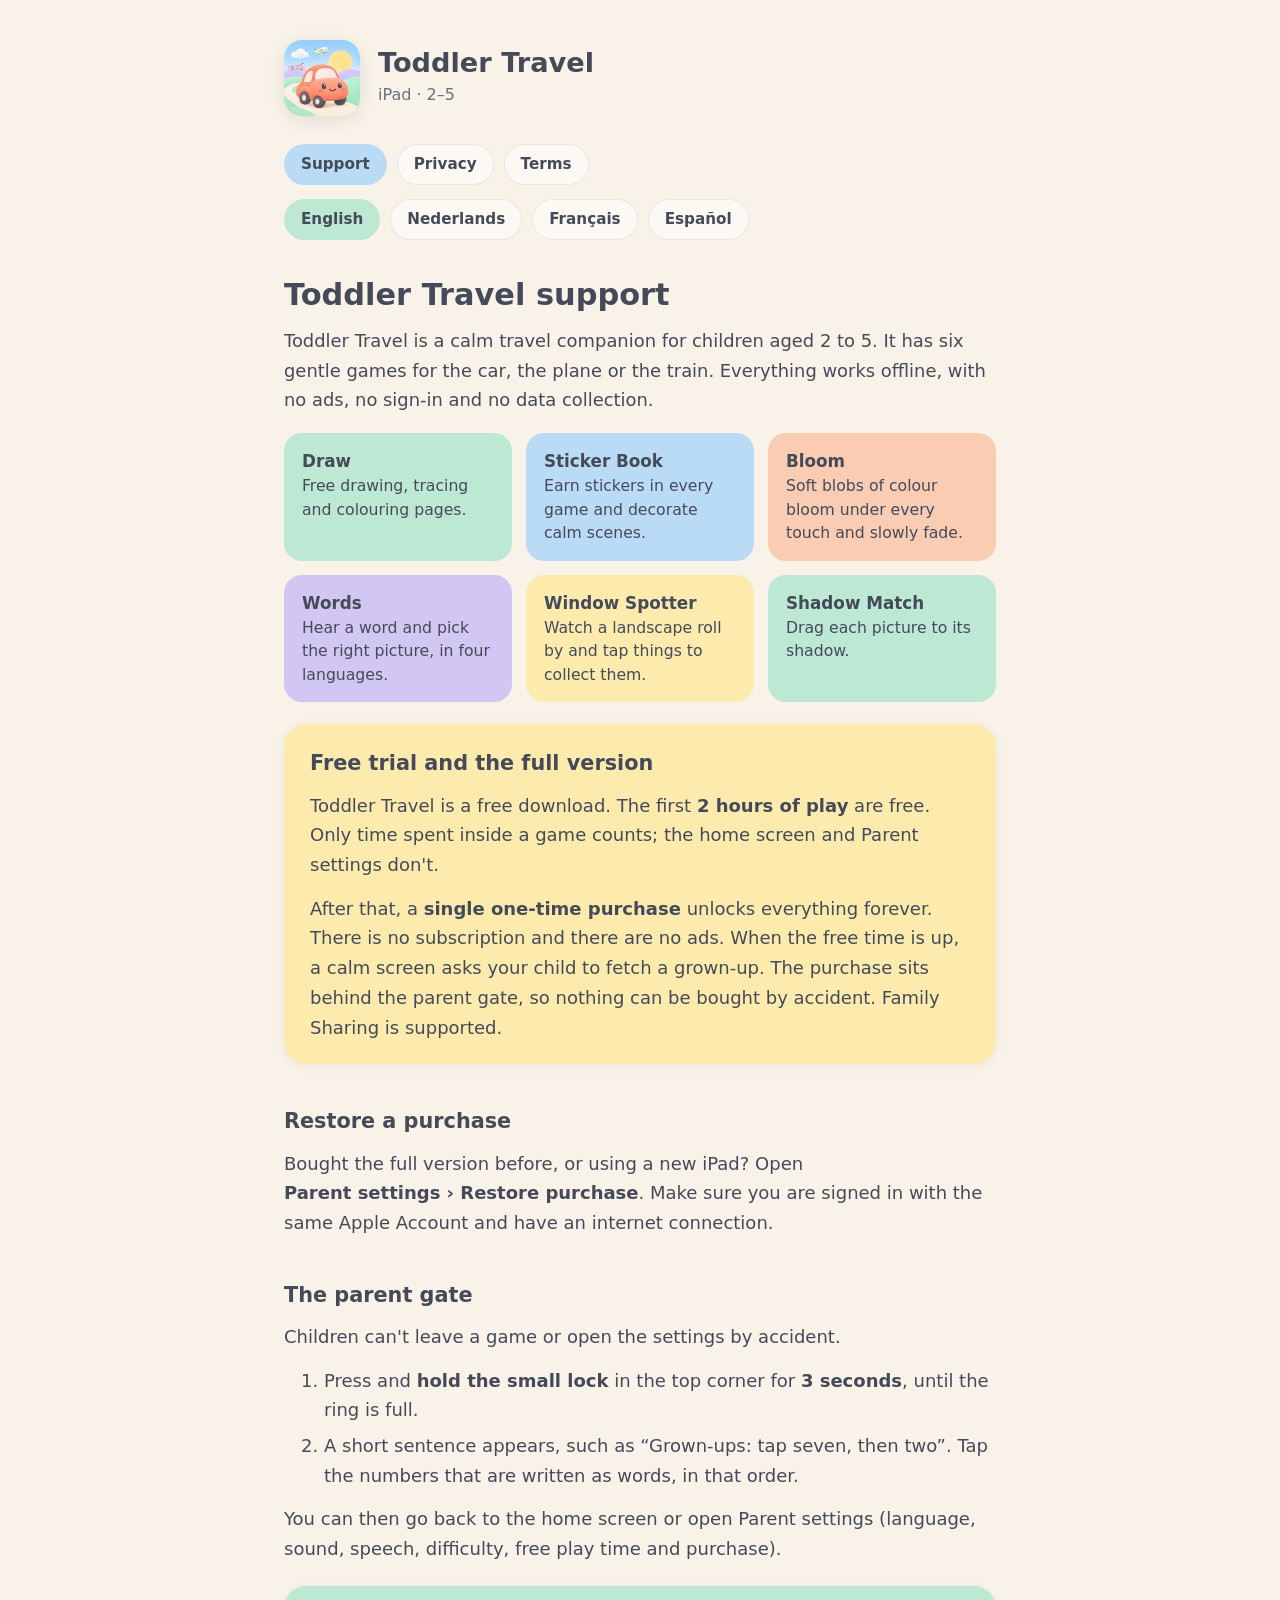
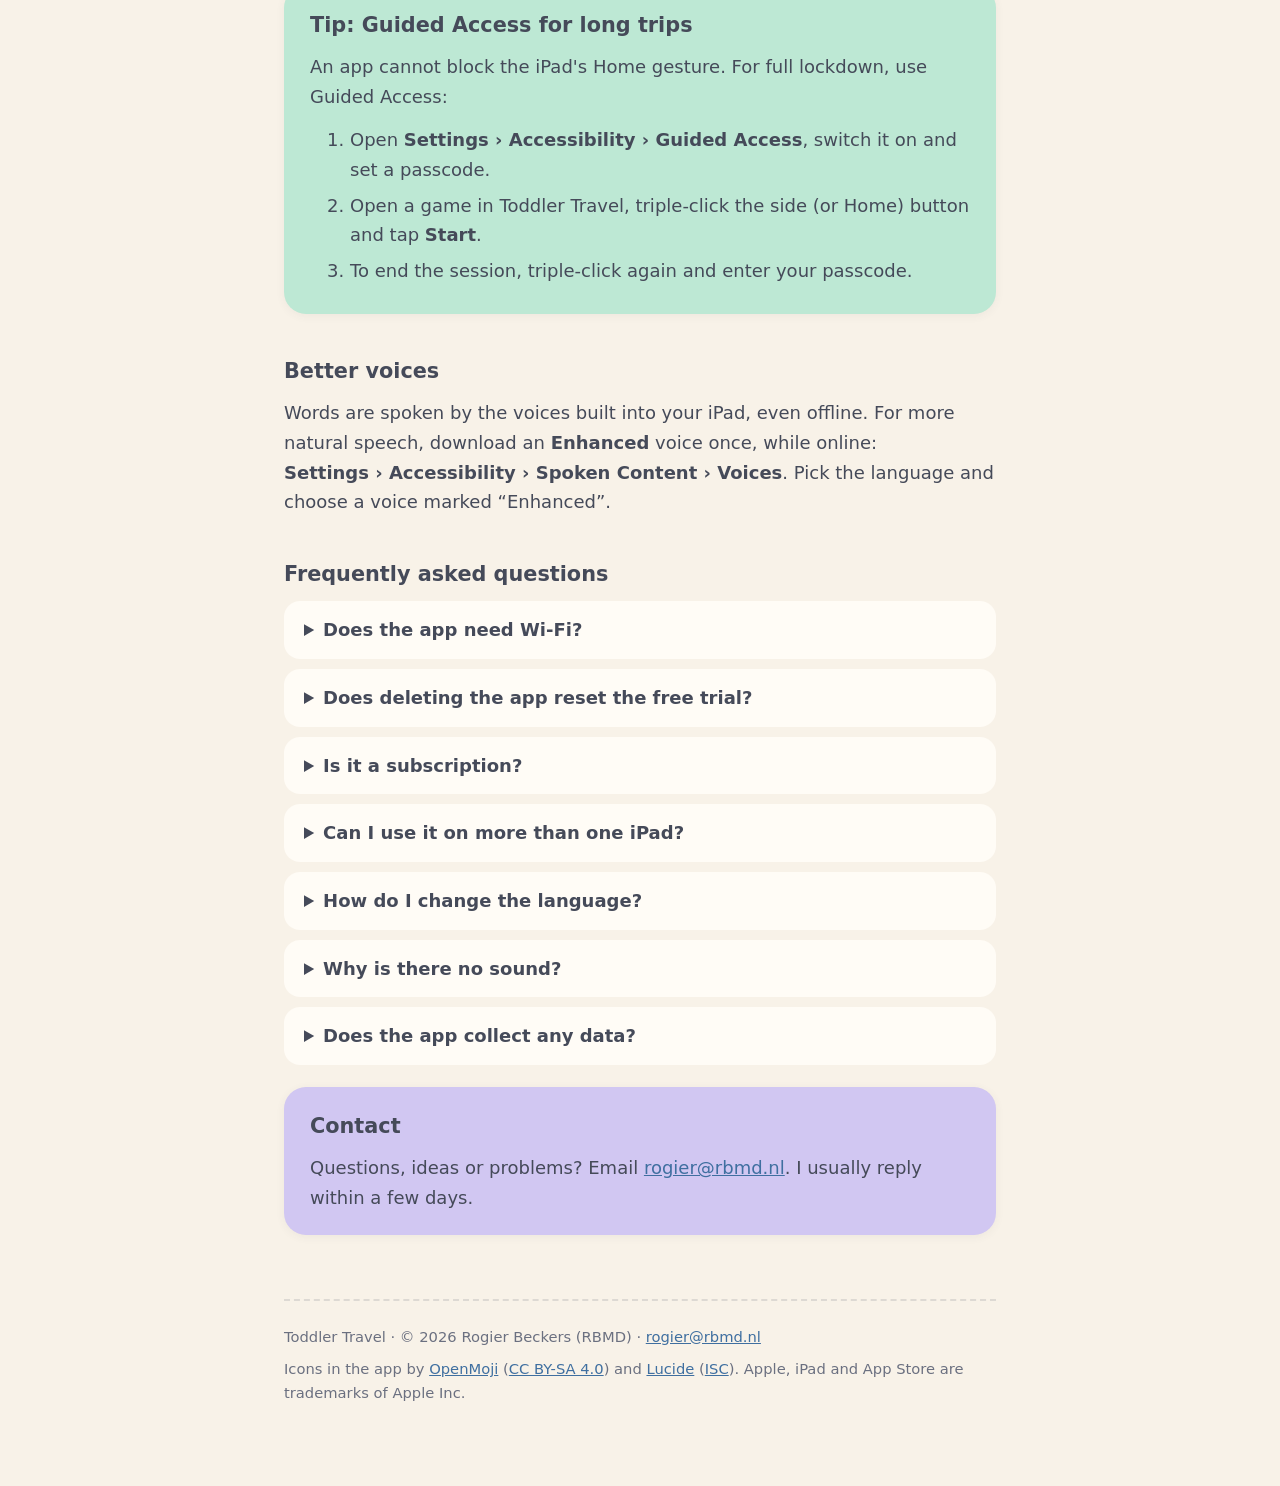
==== index.html @ 91f81aec "Toddler Travel support, privacy and terms pages in EN, NL, FR and ES Co-Authored-By: Claude Opus 5.5" ====
<!DOCTYPE html>
<html lang="en">
<head>
<meta charset="utf-8">
<meta name="viewport" content="width=device-width, initial-scale=1">
<title>Toddler Travel · Support</title>
<meta name="description" content="Support for Toddler Travel, six calm offline games for ages 2 to 5 on iPad. Free trial, purchase, restore, parent gate, Guided Access and contact.">
<link rel="icon" type="image/png" href="icon.png">
<link rel="apple-touch-icon" href="icon.png">
<link rel="stylesheet" href="style.css">
<script src="lang.js" defer></script>
</head>
<body>
<div class="wrap">

<header class="site">
  <img src="icon.png" alt="Toddler Travel app icon" width="76" height="76">
  <div>
    <p class="title">Toddler Travel</p>
    <p class="tagline">iPad · 2–5</p>
  </div>
</header>

<nav class="pages" aria-label="Pages">
  <a href="index.html" data-page="support" aria-current="page">Support</a>
  <a href="privacy.html" data-page="privacy">Privacy</a>
  <a href="terms.html" data-page="terms">Terms</a>
</nav>
<nav class="langs" aria-label="Language">
  <a href="#en" hreflang="en">English</a>
  <a href="#nl" hreflang="nl">Nederlands</a>
  <a href="#fr" hreflang="fr">Français</a>
  <a href="#es" hreflang="es">Español</a>
</nav>

<main>

<!-- ============ ENGLISH ============ -->
<section class="lang" id="en" lang="en">
  <h1>Toddler Travel support</h1>
  <p class="lead">Toddler Travel is a calm travel companion for children aged 2 to 5. It has six gentle games for the car, the plane or the train. Everything works offline, with no ads, no sign-in and no data collection.</p>

  <ul class="games">
    <li><strong>Draw</strong>Free drawing, tracing and colouring pages.</li>
    <li><strong>Sticker Book</strong>Earn stickers in every game and decorate calm scenes.</li>
    <li><strong>Bloom</strong>Soft blobs of colour bloom under every touch and slowly fade.</li>
    <li><strong>Words</strong>Hear a word and pick the right picture, in four languages.</li>
    <li><strong>Window Spotter</strong>Watch a landscape roll by and tap things to collect them.</li>
    <li><strong>Shadow Match</strong>Drag each picture to its shadow.</li>
  </ul>

  <div class="card butter">
    <h2>Free trial and the full version</h2>
    <p>Toddler Travel is a free download. The first <strong>2 hours of play</strong> are free. Only time spent inside a game counts; the home screen and Parent settings don't.</p>
    <p>After that, a <strong>single one-time purchase</strong> unlocks everything forever. There is no subscription and there are no ads. When the free time is up, a calm screen asks your child to fetch a grown-up. The purchase sits behind the parent gate, so nothing can be bought by accident. Family Sharing is supported.</p>
  </div>

  <h2>Restore a purchase</h2>
  <p>Bought the full version before, or using a new iPad? Open <span class="path">Parent settings › Restore purchase</span>. Make sure you are signed in with the same Apple Account and have an internet connection.</p>

  <h2>The parent gate</h2>
  <p>Children can't leave a game or open the settings by accident.</p>
  <ol>
    <li>Press and <strong>hold the small lock</strong> in the top corner for <strong>3 seconds</strong>, until the ring is full.</li>
    <li>A short sentence appears, such as “Grown-ups: tap seven, then two”. Tap the numbers that are written as words, in that order.</li>
  </ol>
  <p>You can then go back to the home screen or open Parent settings (language, sound, speech, difficulty, free play time and purchase).</p>

  <div class="card mint">
    <h2>Tip: Guided Access for long trips</h2>
    <p>An app cannot block the iPad's Home gesture. For full lockdown, use Guided Access:</p>
    <ol>
      <li>Open <span class="path">Settings › Accessibility › Guided Access</span>, switch it on and set a passcode.</li>
      <li>Open a game in Toddler Travel, triple-click the side (or Home) button and tap <strong>Start</strong>.</li>
      <li>To end the session, triple-click again and enter your passcode.</li>
    </ol>
  </div>

  <h2>Better voices</h2>
  <p>Words are spoken by the voices built into your iPad, even offline. For more natural speech, download an <strong>Enhanced</strong> voice once, while online: <span class="path">Settings › Accessibility › Spoken Content › Voices</span>. Pick the language and choose a voice marked “Enhanced”.</p>

  <h2>Frequently asked questions</h2>
  <details><summary>Does the app need Wi-Fi?</summary><p>No. All games work fully offline. Only buying or restoring the full version needs a connection.</p></details>
  <details><summary>Does deleting the app reset the free trial?</summary><p>No. The play-time counter is kept on the iPad, so reinstalling the app does not give extra free time.</p></details>
  <details><summary>Is it a subscription?</summary><p>No. It is a single one-time purchase that unlocks everything forever. There are no subscriptions, no ads and no other purchases.</p></details>
  <details><summary>Can I use it on more than one iPad?</summary><p>Yes. Sign in with the same Apple Account and use Restore purchase on each iPad. Family Sharing is supported too.</p></details>
  <details><summary>How do I change the language?</summary><p>Pass the parent gate, open Parent settings and choose English, Nederlands, Français or Español.</p></details>
  <details><summary>Why is there no sound?</summary><p>Soft sounds are off by default. Turn them on in Parent settings. Spoken words can be switched on or off separately. Also check the iPad volume.</p></details>
  <details><summary>Does the app collect any data?</summary><p>No. See the <a href="privacy.html">privacy policy</a>.</p></details>

  <div class="card lavender">
    <h2>Contact</h2>
    <p>Questions, ideas or problems? Email <a href="mailto:rogier@rbmd.nl?subject=Toddler%20Travel">rogier@rbmd.nl</a>. I usually reply within a few days.</p>
  </div>
</section>

<!-- ============ NEDERLANDS ============ -->
<section class="lang" id="nl" lang="nl">
  <h1>Toddler Travel support</h1>
  <p class="lead">Toddler Travel is een rustige reisgenoot voor kinderen van 2 tot 5 jaar. Zes zachte spelletjes voor in de auto, het vliegtuig of de trein. Alles werkt offline, zonder reclame, zonder account en zonder dataverzameling.</p>

  <ul class="games">
    <li><strong>Tekenen</strong>Vrij tekenen, overtrekken en kleurplaten.</li>
    <li><strong>Stickerboek</strong>Verdien stickers in elk spelletje en versier rustige plaatjes.</li>
    <li><strong>Kleurvlekjes</strong>Zachte kleurvlekken bloeien op bij elke aanraking en vervagen langzaam.</li>
    <li><strong>Woordjes</strong>Hoor een woord en kies het juiste plaatje, in vier talen.</li>
    <li><strong>Raampje</strong>Kijk naar een voorbijglijdend landschap en tik dingen aan om ze te verzamelen.</li>
    <li><strong>Schaduwen</strong>Sleep elk plaatje naar de juiste schaduw.</li>
  </ul>

  <div class="card butter">
    <h2>Gratis proberen en de volledige versie</h2>
    <p>Toddler Travel is gratis te downloaden. De eerste <strong>2 uur speeltijd</strong> zijn gratis. Alleen tijd in een spelletje telt mee; het beginscherm en de instellingen voor ouders tellen niet.</p>
    <p>Daarna ontgrendelt <strong>één eenmalige aankoop</strong> alles voor altijd. Geen abonnement, geen reclame. Is de gratis tijd op, dan vraagt een rustig scherm je kind om een volwassene te halen. De aankoop zit achter de oudervergrendeling, dus er wordt nooit per ongeluk iets gekocht. Delen met gezin wordt ondersteund.</p>
  </div>

  <h2>Een aankoop herstellen</h2>
  <p>Heb je de volledige versie al eerder gekocht, of gebruik je een nieuwe iPad? Ga door de oudervergrendeling en open <span class="path">Instellingen › Restore purchase</span> (aankoop herstellen). Zorg dat je met dezelfde Apple Account bent ingelogd en internet hebt.</p>

  <h2>De oudervergrendeling</h2>
  <p>Kinderen kunnen een spelletje niet per ongeluk verlaten of de instellingen openen.</p>
  <ol>
    <li>Houd het <strong>kleine slotje</strong> in de bovenhoek <strong>3 seconden</strong> ingedrukt, tot de ring vol is.</li>
    <li>Er verschijnt een korte zin, bijvoorbeeld “Ouders: tik zeven, dan twee”. Tik de cijfers die in woorden staan, in die volgorde.</li>
  </ol>
  <p>Daarna ga je terug naar het beginscherm of open je de instellingen (taal, geluid, spraak, niveau, gratis speeltijd en aankoop).</p>

  <div class="card mint">
    <h2>Tip: Begeleide toegang voor lange reizen</h2>
    <p>Een app kan het thuisgebaar van de iPad niet blokkeren. Wil je de iPad helemaal vergrendelen, gebruik dan Begeleide toegang:</p>
    <ol>
      <li>Open <span class="path">Instellingen › Toegankelijkheid › Begeleide toegang</span>, zet het aan en stel een toegangscode in.</li>
      <li>Open een spelletje in Toddler Travel, klik drie keer op de zijknop (of thuisknop) en tik op <strong>Start</strong>.</li>
      <li>Stoppen: klik weer drie keer en voer je toegangscode in.</li>
    </ol>
  </div>

  <h2>Mooiere stemmen</h2>
  <p>Woorden worden uitgesproken door de stemmen van je iPad, ook offline. Voor natuurlijkere spraak download je één keer (met internet) een <strong>verbeterde</strong> stem: <span class="path">Instellingen › Toegankelijkheid › Gesproken materiaal › Stemmen</span>. Kies de taal en een stem met “Verbeterd”.</p>

  <h2>Veelgestelde vragen</h2>
  <details><summary>Heeft de app wifi nodig?</summary><p>Nee. Alle spelletjes werken volledig offline. Alleen kopen of herstellen van de volledige versie vraagt om internet.</p></details>
  <details><summary>Begint de gratis tijd opnieuw als ik de app verwijder?</summary><p>Nee. De speeltijdteller blijft op de iPad bewaard, dus opnieuw installeren geeft geen extra gratis tijd.</p></details>
  <details><summary>Is het een abonnement?</summary><p>Nee. Het is één eenmalige aankoop die alles voor altijd ontgrendelt. Geen abonnementen, geen reclame en geen andere aankopen.</p></details>
  <details><summary>Kan ik de app op meer dan één iPad gebruiken?</summary><p>Ja. Log in met dezelfde Apple Account en gebruik op elke iPad Restore purchase. Delen met gezin werkt ook.</p></details>
  <details><summary>Hoe verander ik de taal?</summary><p>Ga door de oudervergrendeling, open de instellingen en kies English, Nederlands, Français of Español.</p></details>
  <details><summary>Waarom hoor ik geen geluid?</summary><p>Zachte geluidjes staan standaard uit. Zet ze aan in de instellingen. Gesproken woorden zet je apart aan of uit. Controleer ook het volume van de iPad.</p></details>
  <details><summary>Verzamelt de app gegevens?</summary><p>Nee. Lees het <a href="privacy.html#nl">privacybeleid</a>.</p></details>

  <div class="card lavender">
    <h2>Contact</h2>
    <p>Vragen, ideeën of problemen? Mail naar <a href="mailto:rogier@rbmd.nl?subject=Toddler%20Travel">rogier@rbmd.nl</a>. Meestal antwoord ik binnen een paar dagen.</p>
  </div>
</section>

<!-- ============ FRANÇAIS ============ -->
<section class="lang" id="fr" lang="fr">
  <h1>Assistance Toddler Travel</h1>
  <p class="lead">Toddler Travel est un compagnon de voyage apaisant pour les enfants de 2 à 5 ans. Six jeux doux pour la voiture, l'avion ou le train. Tout fonctionne hors ligne, sans publicité, sans compte et sans collecte de données.</p>

  <ul class="games">
    <li><strong>Dessiner</strong>Dessin libre, tracé et coloriages.</li>
    <li><strong>Album d'autocollants</strong>Gagnez des autocollants dans chaque jeu et décorez des scènes paisibles.</li>
    <li><strong>Couleurs</strong>De douces taches de couleur éclosent à chaque toucher puis s'effacent.</li>
    <li><strong>Mots</strong>Écoutez un mot et choisissez la bonne image, en quatre langues.</li>
    <li><strong>Fenêtre</strong>Regardez défiler un paysage et touchez ce que vous voyez pour le collectionner.</li>
    <li><strong>Ombres</strong>Faites glisser chaque image vers son ombre.</li>
  </ul>

  <div class="card butter">
    <h2>Essai gratuit et version complète</h2>
    <p>Toddler Travel se télécharge gratuitement. Les <strong>2 premières heures de jeu</strong> sont offertes. Seul le temps passé dans un jeu est décompté, pas l'écran d'accueil ni les réglages parents.</p>
    <p>Ensuite, <strong>un seul achat unique</strong> débloque tout, pour toujours. Pas d'abonnement, pas de publicité. Quand le temps gratuit est écoulé, un écran apaisant invite votre enfant à appeler un adulte. L'achat est protégé par le contrôle parental : aucun achat par accident. Le partage familial est pris en charge.</p>
  </div>

  <h2>Restaurer un achat</h2>
  <p>Vous avez déjà acheté la version complète, ou vous utilisez un nouvel iPad ? Ouvrez <span class="path">Réglages parents › Restore purchase</span> (restaurer l'achat). Vérifiez que vous êtes connecté avec le même compte Apple et que vous avez une connexion internet.</p>

  <h2>Le contrôle parental</h2>
  <p>Votre enfant ne peut pas quitter un jeu ni ouvrir les réglages par accident.</p>
  <ol>
    <li><strong>Maintenez le petit cadenas</strong> dans le coin supérieur pendant <strong>3 secondes</strong>, jusqu'à ce que l'anneau soit plein.</li>
    <li>Une courte phrase apparaît, par exemple « Adultes : touchez sept, puis deux ». Touchez les chiffres écrits en lettres, dans cet ordre.</li>
  </ol>
  <p>Vous pouvez alors revenir à l'accueil ou ouvrir les réglages parents (langue, sons, voix, niveau, temps gratuit et achat).</p>

  <div class="card mint">
    <h2>Astuce : l'Accès guidé pour les longs trajets</h2>
    <p>Une app ne peut pas bloquer le geste de retour à l'accueil de l'iPad. Pour tout verrouiller, utilisez l'Accès guidé :</p>
    <ol>
      <li>Ouvrez <span class="path">Réglages › Accessibilité › Accès guidé</span>, activez-le et choisissez un code.</li>
      <li>Ouvrez un jeu dans Toddler Travel, appuyez trois fois sur le bouton latéral (ou principal) et touchez <strong>Démarrer</strong>.</li>
      <li>Pour terminer, appuyez à nouveau trois fois et saisissez votre code.</li>
    </ol>
  </div>

  <h2>De plus belles voix</h2>
  <p>Les mots sont prononcés par les voix intégrées de l'iPad, même hors ligne. Pour une voix plus naturelle, téléchargez une fois (en ligne) une voix <strong>améliorée</strong> : <span class="path">Réglages › Accessibilité › Contenu énoncé › Voix</span>. Choisissez la langue, puis une voix marquée « Améliorée ».</p>

  <h2>Questions fréquentes</h2>
  <details><summary>L'app a-t-elle besoin du Wi-Fi ?</summary><p>Non. Tous les jeux fonctionnent entièrement hors ligne. Seuls l'achat et la restauration de la version complète nécessitent une connexion.</p></details>
  <details><summary>Supprimer l'app remet-il l'essai à zéro ?</summary><p>Non. Le compteur de temps de jeu reste sur l'iPad : réinstaller l'app ne donne pas de temps gratuit supplémentaire.</p></details>
  <details><summary>Est-ce un abonnement ?</summary><p>Non. C'est un achat unique qui débloque tout pour toujours. Pas d'abonnement, pas de publicité, aucun autre achat.</p></details>
  <details><summary>Puis-je l'utiliser sur plusieurs iPad ?</summary><p>Oui. Connectez-vous avec le même compte Apple et utilisez Restore purchase sur chaque iPad. Le partage familial fonctionne aussi.</p></details>
  <details><summary>Comment changer de langue ?</summary><p>Passez le contrôle parental, ouvrez les réglages parents et choisissez English, Nederlands, Français ou Español.</p></details>
  <details><summary>Pourquoi n'y a-t-il pas de son ?</summary><p>Les sons doux sont désactivés par défaut. Activez-les dans les réglages parents. La voix s'active ou se désactive séparément. Vérifiez aussi le volume de l'iPad.</p></details>
  <details><summary>L'app collecte-t-elle des données ?</summary><p>Non. Consultez la <a href="privacy.html#fr">politique de confidentialité</a>.</p></details>

  <div class="card lavender">
    <h2>Contact</h2>
    <p>Une question, une idée ou un problème ? Écrivez à <a href="mailto:rogier@rbmd.nl?subject=Toddler%20Travel">rogier@rbmd.nl</a>. Je réponds généralement sous quelques jours.</p>
  </div>
</section>

<!-- ============ ESPAÑOL ============ -->
<section class="lang" id="es" lang="es">
  <h1>Soporte de Toddler Travel</h1>
  <p class="lead">Toddler Travel es un compañero de viaje tranquilo para niños de 2 a 5 años. Seis juegos suaves para el coche, el avión o el tren. Todo funciona sin conexión, sin anuncios, sin cuenta y sin recopilar datos.</p>

  <ul class="games">
    <li><strong>Dibujar</strong>Dibujo libre, repasar formas y colorear.</li>
    <li><strong>Álbum de pegatinas</strong>Gana pegatinas en cada juego y decora escenas tranquilas.</li>
    <li><strong>Colores</strong>Suaves manchas de color florecen con cada toque y se desvanecen poco a poco.</li>
    <li><strong>Palabras</strong>Escucha una palabra y elige la imagen correcta, en cuatro idiomas.</li>
    <li><strong>Ventana</strong>Mira pasar un paisaje y toca lo que veas para coleccionarlo.</li>
    <li><strong>Sombras</strong>Arrastra cada imagen a su sombra.</li>
  </ul>

  <div class="card butter">
    <h2>Prueba gratis y versión completa</h2>
    <p>Toddler Travel se descarga gratis. Las <strong>primeras 2 horas de juego</strong> son gratis. Solo cuenta el tiempo dentro de un juego; la pantalla de inicio y los ajustes para padres no cuentan.</p>
    <p>Después, <strong>una única compra</strong> lo desbloquea todo para siempre. Sin suscripción y sin anuncios. Cuando se acaba el tiempo gratis, una pantalla tranquila le pide a tu hijo que llame a un adulto. La compra está detrás del control parental, así que nunca se compra nada por accidente. Compatible con En familia.</p>
  </div>

  <h2>Restaurar una compra</h2>
  <p>¿Ya compraste la versión completa o usas un iPad nuevo? Abre <span class="path">Ajustes para padres › Restore purchase</span> (restaurar compra). Asegúrate de haber iniciado sesión con la misma cuenta de Apple y de tener conexión a internet.</p>

  <h2>El control parental</h2>
  <p>Los niños no pueden salir de un juego ni abrir los ajustes por accidente.</p>
  <ol>
    <li><strong>Mantén pulsado el pequeño candado</strong> de la esquina superior durante <strong>3 segundos</strong>, hasta que el anillo se llene.</li>
    <li>Aparece una frase corta, por ejemplo «Adultos: toca siete y luego dos». Toca los números escritos con letras, en ese orden.</li>
  </ol>
  <p>Después puedes volver al inicio o abrir los ajustes para padres (idioma, sonido, voz, nivel, tiempo gratis y compra).</p>

  <div class="card mint">
    <h2>Consejo: Acceso guiado para viajes largos</h2>
    <p>Una app no puede bloquear el gesto de inicio del iPad. Para bloquearlo todo, usa Acceso guiado:</p>
    <ol>
      <li>Abre <span class="path">Ajustes › Accesibilidad › Acceso guiado</span>, actívalo y elige un código.</li>
      <li>Abre un juego en Toddler Travel, pulsa tres veces el botón lateral (o de inicio) y toca <strong>Iniciar</strong>.</li>
      <li>Para terminar, pulsa otra vez tres veces e introduce tu código.</li>
    </ol>
  </div>

  <h2>Voces más naturales</h2>
  <p>Las palabras se leen con las voces integradas del iPad, incluso sin conexión. Para una voz más natural, descarga una vez (con conexión) una voz <strong>mejorada</strong>: <span class="path">Ajustes › Accesibilidad › Contenido leído › Voces</span>. Elige el idioma y una voz marcada como «Mejorada».</p>

  <h2>Preguntas frecuentes</h2>
  <details><summary>¿La app necesita wifi?</summary><p>No. Todos los juegos funcionan totalmente sin conexión. Solo comprar o restaurar la versión completa necesita conexión.</p></details>
  <details><summary>¿Borrar la app reinicia la prueba gratis?</summary><p>No. El contador de tiempo de juego se guarda en el iPad, así que reinstalar la app no da tiempo gratis extra.</p></details>
  <details><summary>¿Es una suscripción?</summary><p>No. Es una única compra que lo desbloquea todo para siempre. Sin suscripciones, sin anuncios y sin otras compras.</p></details>
  <details><summary>¿Puedo usarla en más de un iPad?</summary><p>Sí. Inicia sesión con la misma cuenta de Apple y usa Restore purchase en cada iPad. También funciona con En familia.</p></details>
  <details><summary>¿Cómo cambio el idioma?</summary><p>Pasa el control parental, abre los ajustes para padres y elige English, Nederlands, Français o Español.</p></details>
  <details><summary>¿Por qué no hay sonido?</summary><p>Los sonidos suaves están desactivados por defecto. Actívalos en los ajustes para padres. La voz se activa o desactiva por separado. Comprueba también el volumen del iPad.</p></details>
  <details><summary>¿La app recopila datos?</summary><p>No. Consulta la <a href="privacy.html#es">política de privacidad</a>.</p></details>

  <div class="card lavender">
    <h2>Contacto</h2>
    <p>¿Preguntas, ideas o problemas? Escribe a <a href="mailto:rogier@rbmd.nl?subject=Toddler%20Travel">rogier@rbmd.nl</a>. Normalmente respondo en unos días.</p>
  </div>
</section>

</main>

<footer class="site">
  <p>Toddler Travel · © 2026 Rogier Beckers (RBMD) · <a href="mailto:rogier@rbmd.nl">rogier@rbmd.nl</a></p>
  <p>Icons in the app by <a href="https://openmoji.org/">OpenMoji</a> (<a href="https://creativecommons.org/licenses/by-sa/4.0/">CC BY-SA 4.0</a>) and <a href="https://lucide.dev/">Lucide</a> (<a href="https://lucide.dev/license">ISC</a>). Apple, iPad and App Store are trademarks of Apple Inc.</p>
</footer>

</div>
</body>
</html>
---- style.css ----
:root {
  --paper: #F8F2E8;
  --ink: #454A59;
  --ink-soft: #6B7080;
  --mint: #BDE8D4;
  --sky: #BADBF5;
  --peach: #FACCB3;
  --lavender: #D1C7F2;
  --butter: #FCEBAD;
  --card: #FFFCF6;
  --radius: 22px;
}

* { box-sizing: border-box; }

html { -webkit-text-size-adjust: 100%; }

body {
  margin: 0;
  background: var(--paper);
  color: var(--ink);
  font-family: ui-rounded, "SF Pro Rounded", system-ui, -apple-system, "Segoe UI", Roboto, "Helvetica Neue", Arial, sans-serif;
  font-size: 18px;
  line-height: 1.65;
}

.wrap {
  max-width: 760px;
  margin: 0 auto;
  padding: 40px 24px 72px;
}

header.site {
  display: flex;
  align-items: center;
  gap: 18px;
  margin-bottom: 28px;
}

header.site img {
  width: 76px;
  height: 76px;
  border-radius: 18px;
  box-shadow: 0 4px 16px rgba(69, 74, 89, 0.12);
}

header.site .title {
  font-size: 1.7rem;
  font-weight: 700;
  line-height: 1.2;
  margin: 0;
}

header.site .tagline {
  margin: 2px 0 0;
  color: var(--ink-soft);
  font-size: 1rem;
}

nav.pages, nav.langs {
  display: flex;
  flex-wrap: wrap;
  gap: 10px;
  margin: 0 0 14px;
  padding: 0;
  list-style: none;
}

nav a {
  display: inline-block;
  padding: 7px 16px;
  border-radius: 999px;
  color: var(--ink);
  text-decoration: none;
  font-weight: 600;
  font-size: 0.95rem;
  background: rgba(255, 255, 255, 0.55);
  border: 1.5px solid rgba(69, 74, 89, 0.10);
}

nav.pages a[aria-current="page"] { background: var(--sky); border-color: transparent; }
nav.langs a.active { background: var(--mint); border-color: transparent; }
nav a:hover, nav a:focus-visible { background: var(--butter); outline: none; }

nav.langs { margin-bottom: 36px; }

section.lang + section.lang {
  margin-top: 56px;
  padding-top: 40px;
  border-top: 2px dashed rgba(69, 74, 89, 0.15);
}

.js section.lang + section.lang { margin-top: 0; padding-top: 0; border-top: 0; }
.js section.lang[hidden] { display: none; }

h1 { font-size: 1.9rem; line-height: 1.25; margin: 0 0 12px; }
h2 { font-size: 1.3rem; margin: 40px 0 10px; }
h3 { font-size: 1.08rem; margin: 22px 0 4px; }

p, ul, ol { margin: 0 0 14px; }
li { margin-bottom: 6px; }

a { color: #3F6FA0; }

.lead { font-size: 1.12rem; }

.card {
  background: var(--card);
  border-radius: var(--radius);
  padding: 22px 26px;
  margin: 22px 0;
  box-shadow: 0 2px 10px rgba(69, 74, 89, 0.06);
}

.card > :first-child { margin-top: 0; }
.card > :last-child { margin-bottom: 0; }

.mint { background: var(--mint); }
.sky { background: var(--sky); }
.peach { background: var(--peach); }
.lavender { background: var(--lavender); }
.butter { background: var(--butter); }

.games {
  display: grid;
  grid-template-columns: repeat(auto-fill, minmax(200px, 1fr));
  gap: 14px;
  padding: 0;
  list-style: none;
  margin: 18px 0;
}

.games li {
  margin: 0;
  padding: 16px 18px;
  border-radius: 18px;
  font-size: 0.98rem;
  line-height: 1.5;
}

.games li strong { display: block; font-size: 1.05rem; }

.games li:nth-child(6n+1) { background: var(--mint); }
.games li:nth-child(6n+2) { background: var(--sky); }
.games li:nth-child(6n+3) { background: var(--peach); }
.games li:nth-child(6n+4) { background: var(--lavender); }
.games li:nth-child(6n+5) { background: var(--butter); }
.games li:nth-child(6n+6) { background: var(--mint); }

details {
  background: var(--card);
  border-radius: 16px;
  padding: 14px 20px;
  margin: 10px 0;
}

details summary { cursor: pointer; font-weight: 600; }
details[open] summary { margin-bottom: 8px; }
details p:last-child { margin-bottom: 0; }

.path { font-weight: 600; white-space: nowrap; }

.meta { color: var(--ink-soft); font-size: 0.95rem; }

footer.site {
  margin-top: 64px;
  padding-top: 24px;
  border-top: 2px dashed rgba(69, 74, 89, 0.15);
  color: var(--ink-soft);
  font-size: 0.92rem;
}

footer.site p { margin: 0 0 8px; }

@media (max-width: 520px) {
  body { font-size: 17px; }
  .wrap { padding: 28px 18px 56px; }
  header.site img { width: 60px; height: 60px; border-radius: 14px; }
  h1 { font-size: 1.6rem; }
}
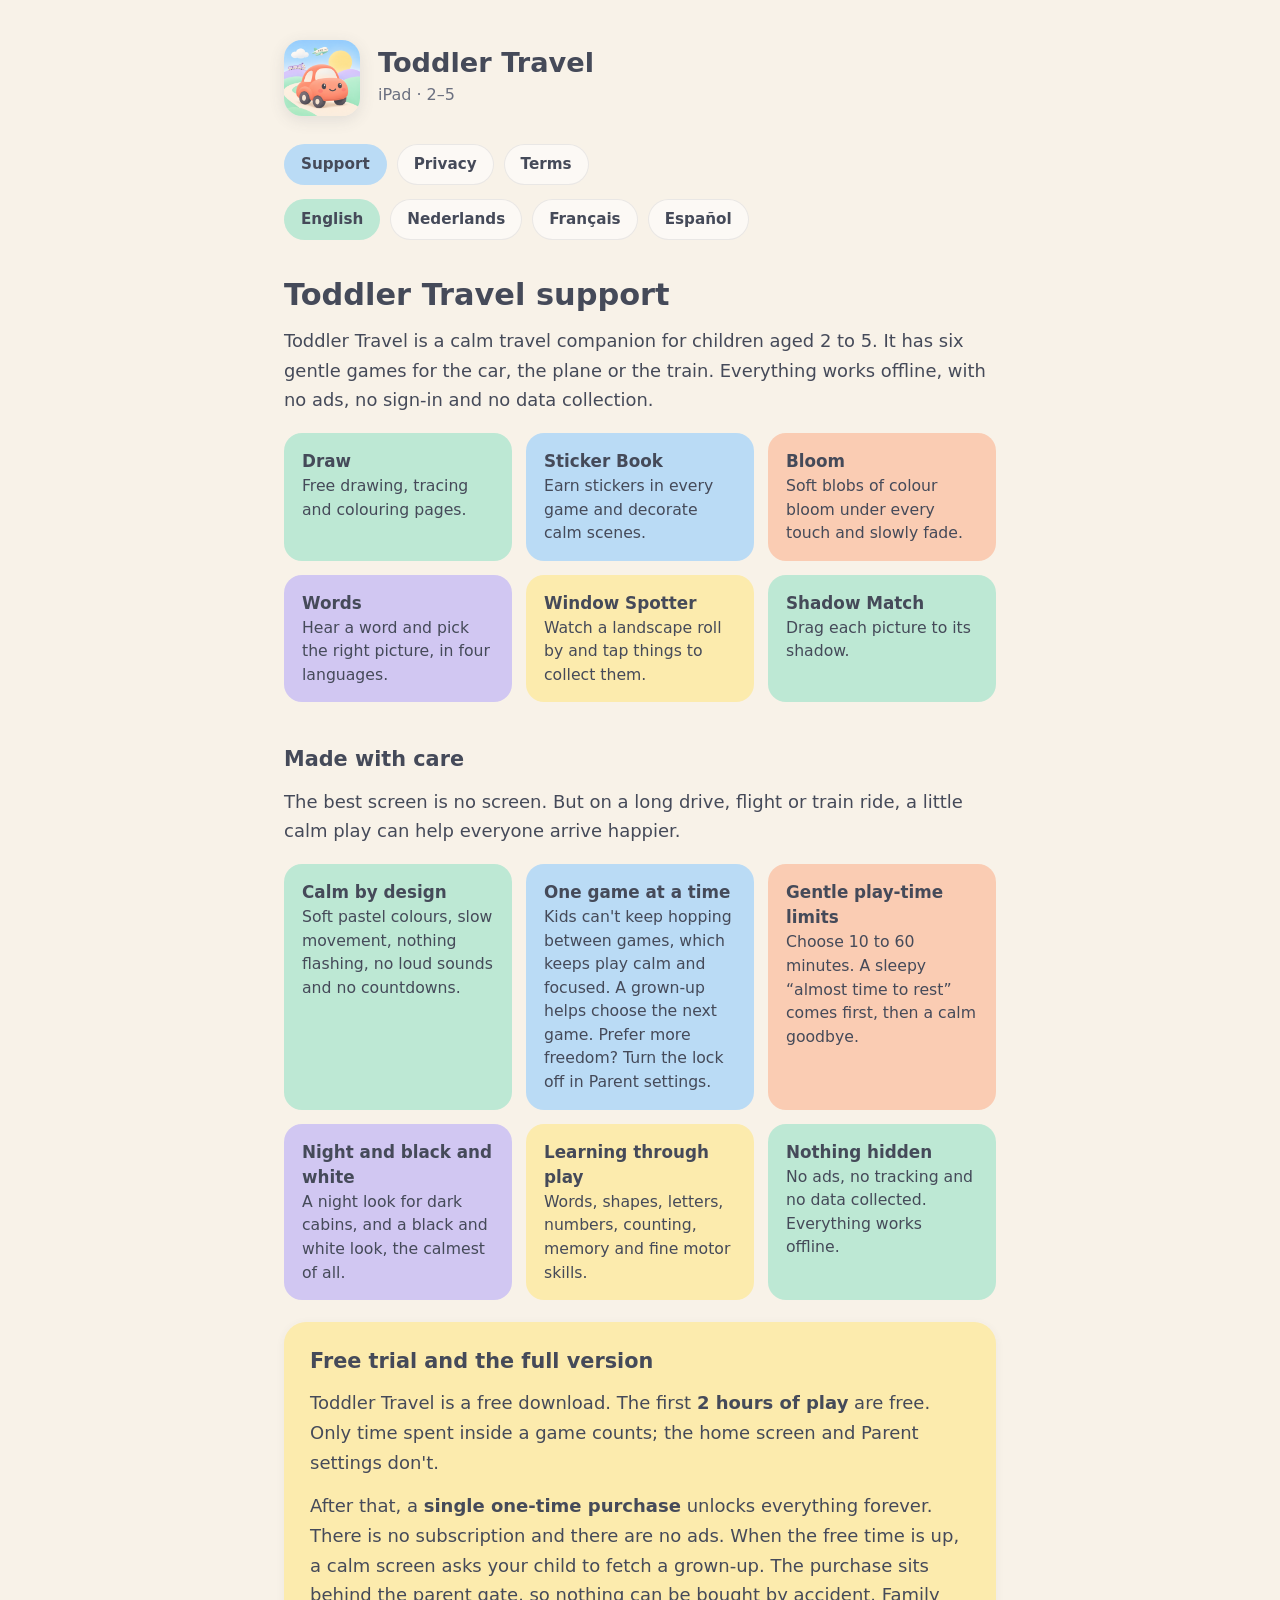
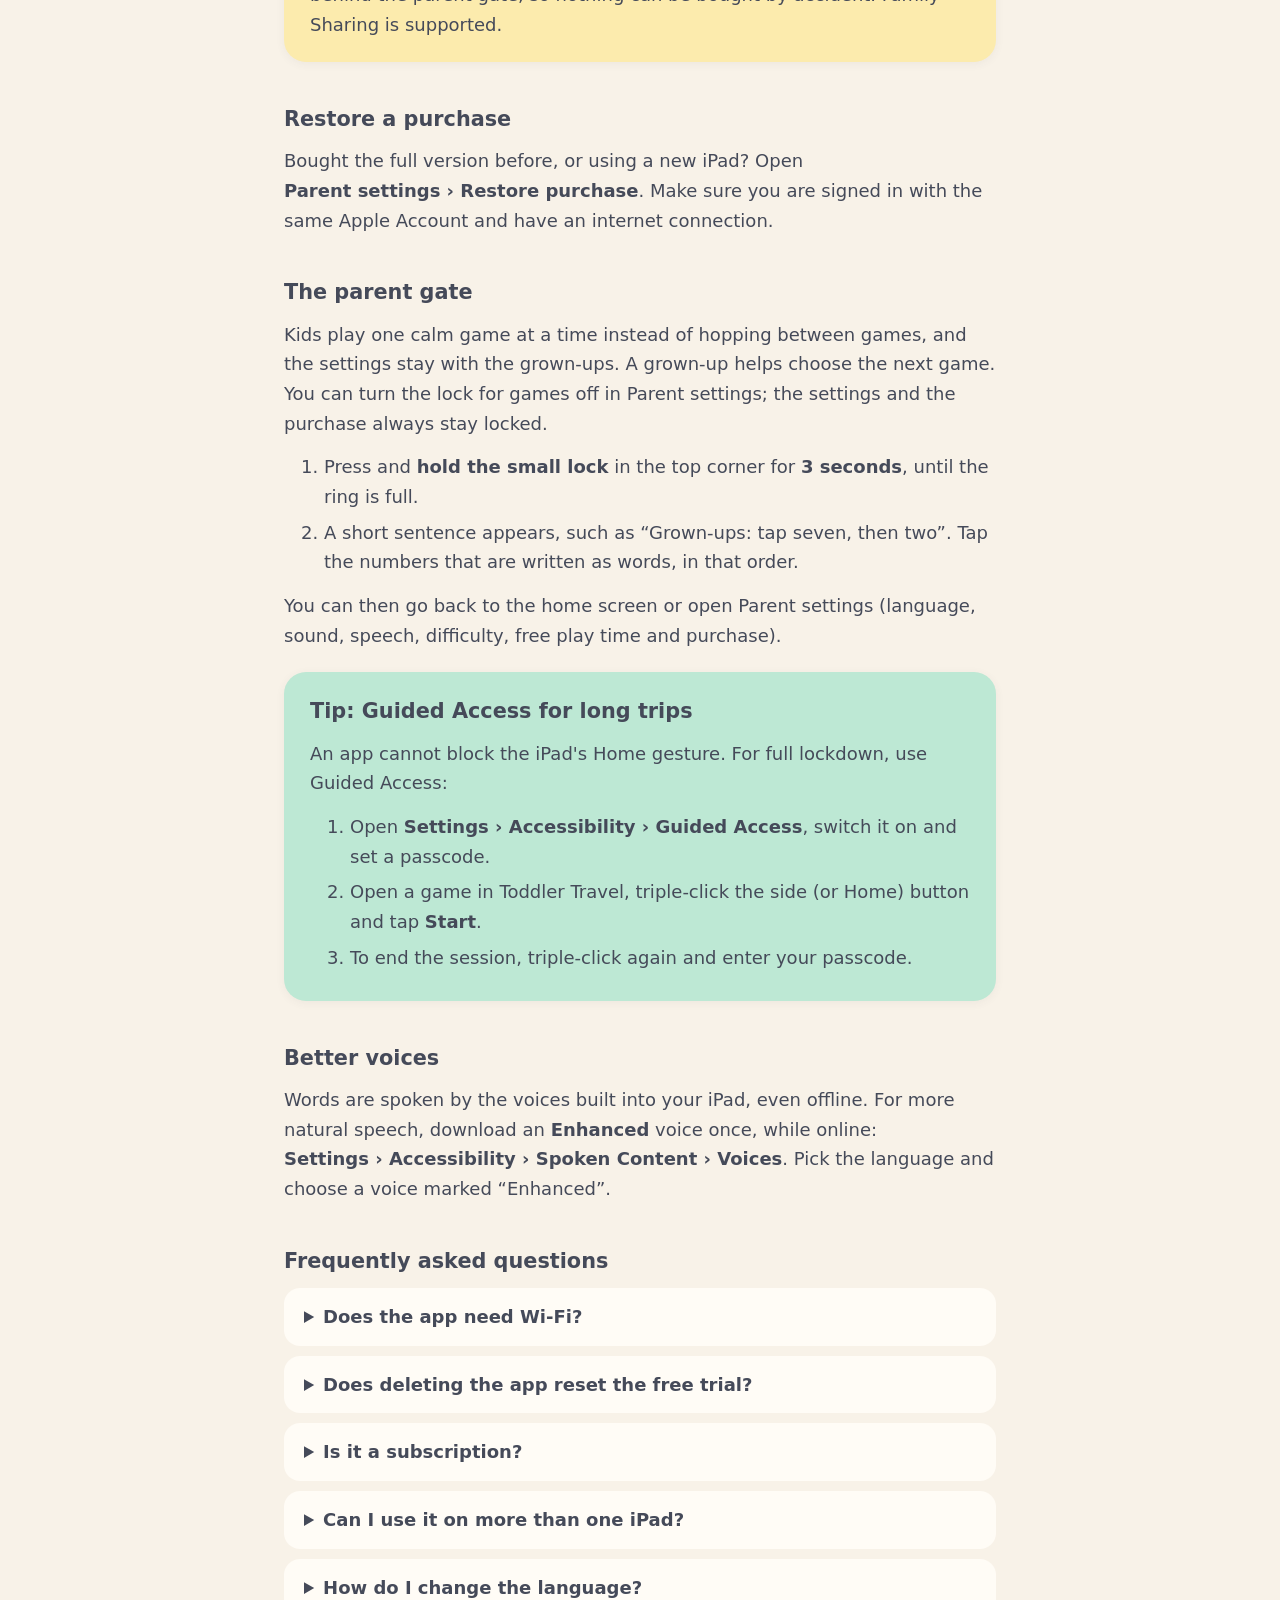
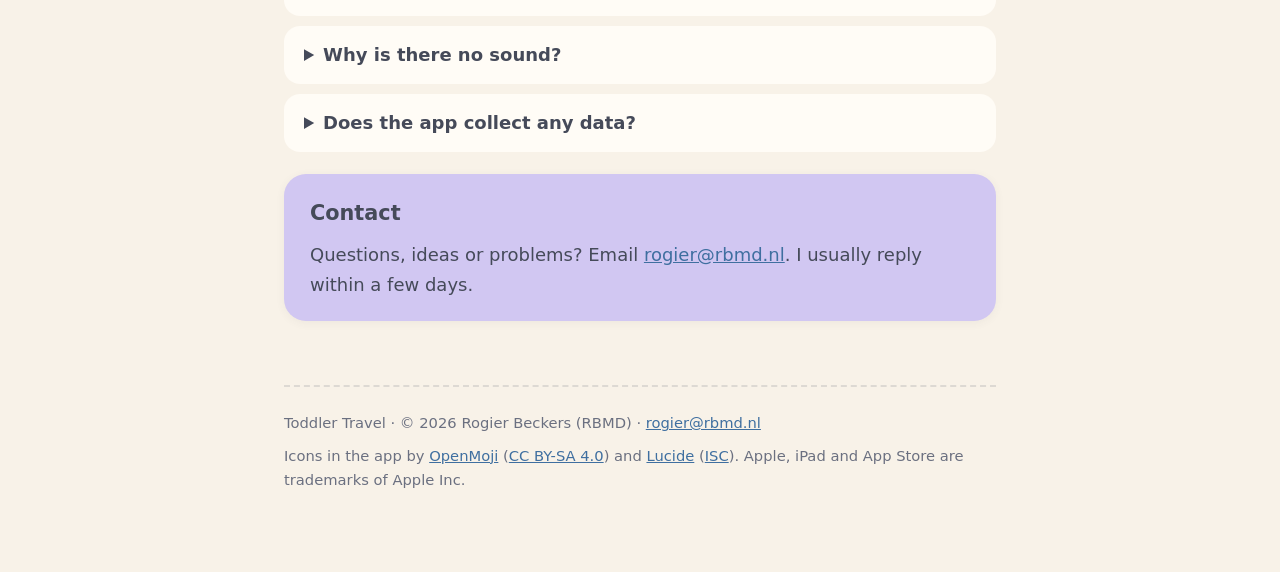
==== commit 7055f091: "Add "Made with care" section to the support page in EN, NL, FR and ES A short intro (the best screen" ====
--- a/index.html
+++ b/index.html
@@ -49,6 +49,17 @@
     <li><strong>Shadow Match</strong>Drag each picture to its shadow.</li>
   </ul>
 
+  <h2>Made with care</h2>
+  <p>The best screen is no screen. But on a long drive, flight or train ride, a little calm play can help everyone arrive happier.</p>
+  <ul class="games">
+    <li><strong>Calm by design</strong>Soft pastel colours, slow movement, nothing flashing, no loud sounds and no countdowns.</li>
+    <li><strong>One game at a time</strong>Kids can't keep hopping between games, which keeps play calm and focused. A grown-up helps choose the next game. Prefer more freedom? Turn the lock off in Parent settings.</li>
+    <li><strong>Gentle play-time limits</strong>Choose 10 to 60 minutes. A sleepy “almost time to rest” comes first, then a calm goodbye.</li>
+    <li><strong>Night and black and white</strong>A night look for dark cabins, and a black and white look, the calmest of all.</li>
+    <li><strong>Learning through play</strong>Words, shapes, letters, numbers, counting, memory and fine motor skills.</li>
+    <li><strong>Nothing hidden</strong>No ads, no tracking and no data collected. Everything works offline.</li>
+  </ul>
+
   <div class="card butter">
     <h2>Free trial and the full version</h2>
     <p>Toddler Travel is a free download. The first <strong>2 hours of play</strong> are free. Only time spent inside a game counts; the home screen and Parent settings don't.</p>
@@ -59,7 +70,7 @@
   <p>Bought the full version before, or using a new iPad? Open <span class="path">Parent settings › Restore purchase</span>. Make sure you are signed in with the same Apple Account and have an internet connection.</p>
 
   <h2>The parent gate</h2>
-  <p>Children can't leave a game or open the settings by accident.</p>
+  <p>Kids play one calm game at a time instead of hopping between games, and the settings stay with the grown-ups. A grown-up helps choose the next game. You can turn the lock for games off in Parent settings; the settings and the purchase always stay locked.</p>
   <ol>
     <li>Press and <strong>hold the small lock</strong> in the top corner for <strong>3 seconds</strong>, until the ring is full.</li>
     <li>A short sentence appears, such as “Grown-ups: tap seven, then two”. Tap the numbers that are written as words, in that order.</li>
@@ -108,6 +119,17 @@
     <li><strong>Schaduwen</strong>Sleep elk plaatje naar de juiste schaduw.</li>
   </ul>
 
+  <h2>Met zorg gemaakt</h2>
+  <p>Het beste scherm is geen scherm. Maar tijdens een lange autorit, vlucht of treinreis kan een beetje rustig spelen ervoor zorgen dat iedereen vrolijker aankomt.</p>
+  <ul class="games">
+    <li><strong>Rustig ontworpen</strong>Zachte pastelkleuren, langzame bewegingen, niets dat flitst, geen harde geluiden en geen aftellen.</li>
+    <li><strong>Eén spelletje tegelijk</strong>Kinderen springen niet steeds van spel naar spel, zo blijft spelen rustig en gefocust. Een volwassene helpt het volgende spelletje kiezen. Liever meer vrijheid? Zet het slot uit in de instellingen.</li>
+    <li><strong>Zachte speeltijdlimiet</strong>Kies 10 tot 60 minuten. Eerst komt een slaperig “bijna tijd om te rusten”, daarna een rustig afscheid.</li>
+    <li><strong>Nacht en zwart-wit</strong>Een nachtweergave voor donkere cabines, en zwart-wit, de rustigste van allemaal.</li>
+    <li><strong>Spelenderwijs leren</strong>Woordjes, vormen, letters, cijfers, tellen, geheugen en fijne motoriek.</li>
+    <li><strong>Niets verborgen</strong>Geen reclame, geen tracking en geen dataverzameling. Alles werkt offline.</li>
+  </ul>
+
   <div class="card butter">
     <h2>Gratis proberen en de volledige versie</h2>
     <p>Toddler Travel is gratis te downloaden. De eerste <strong>2 uur speeltijd</strong> zijn gratis. Alleen tijd in een spelletje telt mee; het beginscherm en de instellingen voor ouders tellen niet.</p>
@@ -118,7 +140,7 @@
   <p>Heb je de volledige versie al eerder gekocht, of gebruik je een nieuwe iPad? Ga door de oudervergrendeling en open <span class="path">Instellingen › Restore purchase</span> (aankoop herstellen). Zorg dat je met dezelfde Apple Account bent ingelogd en internet hebt.</p>
 
   <h2>De oudervergrendeling</h2>
-  <p>Kinderen kunnen een spelletje niet per ongeluk verlaten of de instellingen openen.</p>
+  <p>Kinderen spelen één rustig spelletje tegelijk in plaats van steeds te wisselen, en de instellingen blijven bij de volwassenen. Een volwassene helpt het volgende spelletje kiezen. Het slot voor spelletjes kun je uitzetten in de instellingen; de instellingen en de aankoop blijven altijd op slot.</p>
   <ol>
     <li>Houd het <strong>kleine slotje</strong> in de bovenhoek <strong>3 seconden</strong> ingedrukt, tot de ring vol is.</li>
     <li>Er verschijnt een korte zin, bijvoorbeeld “Ouders: tik zeven, dan twee”. Tik de cijfers die in woorden staan, in die volgorde.</li>
@@ -167,6 +189,17 @@
     <li><strong>Ombres</strong>Faites glisser chaque image vers son ombre.</li>
   </ul>
 
+  <h2>Conçu avec soin</h2>
+  <p>Le meilleur écran, c'est encore aucun écran. Mais lors d'un long trajet en voiture, en avion ou en train, un peu de jeu calme peut aider tout le monde à arriver de meilleure humeur.</p>
+  <ul class="games">
+    <li><strong>Apaisant par nature</strong>Couleurs pastel douces, mouvements lents, rien qui clignote, ni sons forts ni compte à rebours.</li>
+    <li><strong>Un jeu à la fois</strong>Pas de zapping d'un jeu à l'autre : le jeu reste calme et concentré. Un adulte aide à choisir le jeu suivant. Envie de plus de liberté ? Désactivez le verrou dans les réglages.</li>
+    <li><strong>Limites de temps douces</strong>De 10 à 60 minutes. D'abord un « bientôt l'heure de se reposer » tout ensommeillé, puis un au revoir paisible.</li>
+    <li><strong>Nuit et noir et blanc</strong>Un mode nuit pour les cabines sombres, et un mode noir et blanc, le plus apaisant.</li>
+    <li><strong>Apprendre en jouant</strong>Mots, formes, lettres, chiffres, comptage, mémoire et motricité fine.</li>
+    <li><strong>Rien de caché</strong>Pas de publicité, pas de pistage, aucune donnée collectée. Tout fonctionne hors ligne.</li>
+  </ul>
+
   <div class="card butter">
     <h2>Essai gratuit et version complète</h2>
     <p>Toddler Travel se télécharge gratuitement. Les <strong>2 premières heures de jeu</strong> sont offertes. Seul le temps passé dans un jeu est décompté, pas l'écran d'accueil ni les réglages parents.</p>
@@ -177,7 +210,7 @@
   <p>Vous avez déjà acheté la version complète, ou vous utilisez un nouvel iPad ? Ouvrez <span class="path">Réglages parents › Restore purchase</span> (restaurer l'achat). Vérifiez que vous êtes connecté avec le même compte Apple et que vous avez une connexion internet.</p>
 
   <h2>Le contrôle parental</h2>
-  <p>Votre enfant ne peut pas quitter un jeu ni ouvrir les réglages par accident.</p>
+  <p>Votre enfant joue à un seul jeu calme à la fois, sans zapper d'un jeu à l'autre, et les réglages restent aux adultes. Un adulte aide à choisir le jeu suivant. Le verrou des jeux peut être désactivé dans les réglages ; les réglages et l'achat restent toujours protégés.</p>
   <ol>
     <li><strong>Maintenez le petit cadenas</strong> dans le coin supérieur pendant <strong>3 secondes</strong>, jusqu'à ce que l'anneau soit plein.</li>
     <li>Une courte phrase apparaît, par exemple « Adultes : touchez sept, puis deux ». Touchez les chiffres écrits en lettres, dans cet ordre.</li>
@@ -226,6 +259,17 @@
     <li><strong>Sombras</strong>Arrastra cada imagen a su sombra.</li>
   </ul>
 
+  <h2>Hecho con cariño</h2>
+  <p>La mejor pantalla es ninguna pantalla. Pero en un viaje largo en coche, avión o tren, un rato de juego tranquilo puede ayudar a que todos lleguen más contentos.</p>
+  <ul class="games">
+    <li><strong>Tranquilo por diseño</strong>Colores pastel suaves, movimientos lentos, nada que parpadee, sin sonidos fuertes y sin cuentas atrás.</li>
+    <li><strong>Un juego cada vez</strong>Sin saltar de un juego a otro, el juego sigue tranquilo y centrado. Un adulto ayuda a elegir el siguiente. ¿Prefieres más libertad? Desactiva el bloqueo en los ajustes.</li>
+    <li><strong>Límites de tiempo suaves</strong>Elige de 10 a 60 minutos. Primero llega un soñoliento «ya casi es hora de descansar» y luego una despedida tranquila.</li>
+    <li><strong>Noche y blanco y negro</strong>Un aspecto nocturno para cabinas oscuras, y otro en blanco y negro, el más tranquilo.</li>
+    <li><strong>Aprender jugando</strong>Palabras, formas, letras, números, contar, memoria y motricidad fina.</li>
+    <li><strong>Nada oculto</strong>Sin anuncios, sin rastreo y sin recopilación de datos. Todo funciona sin conexión.</li>
+  </ul>
+
   <div class="card butter">
     <h2>Prueba gratis y versión completa</h2>
     <p>Toddler Travel se descarga gratis. Las <strong>primeras 2 horas de juego</strong> son gratis. Solo cuenta el tiempo dentro de un juego; la pantalla de inicio y los ajustes para padres no cuentan.</p>
@@ -236,7 +280,7 @@
   <p>¿Ya compraste la versión completa o usas un iPad nuevo? Abre <span class="path">Ajustes para padres › Restore purchase</span> (restaurar compra). Asegúrate de haber iniciado sesión con la misma cuenta de Apple y de tener conexión a internet.</p>
 
   <h2>El control parental</h2>
-  <p>Los niños no pueden salir de un juego ni abrir los ajustes por accidente.</p>
+  <p>Los niños juegan a un solo juego tranquilo cada vez, sin saltar de uno a otro, y los ajustes se quedan con los adultos. Un adulto ayuda a elegir el siguiente juego. Puedes desactivar el bloqueo de los juegos en los ajustes; los ajustes y la compra siempre quedan protegidos.</p>
   <ol>
     <li><strong>Mantén pulsado el pequeño candado</strong> de la esquina superior durante <strong>3 segundos</strong>, hasta que el anillo se llene.</li>
     <li>Aparece una frase corta, por ejemplo «Adultos: toca siete y luego dos». Toca los números escritos con letras, en ese orden.</li>
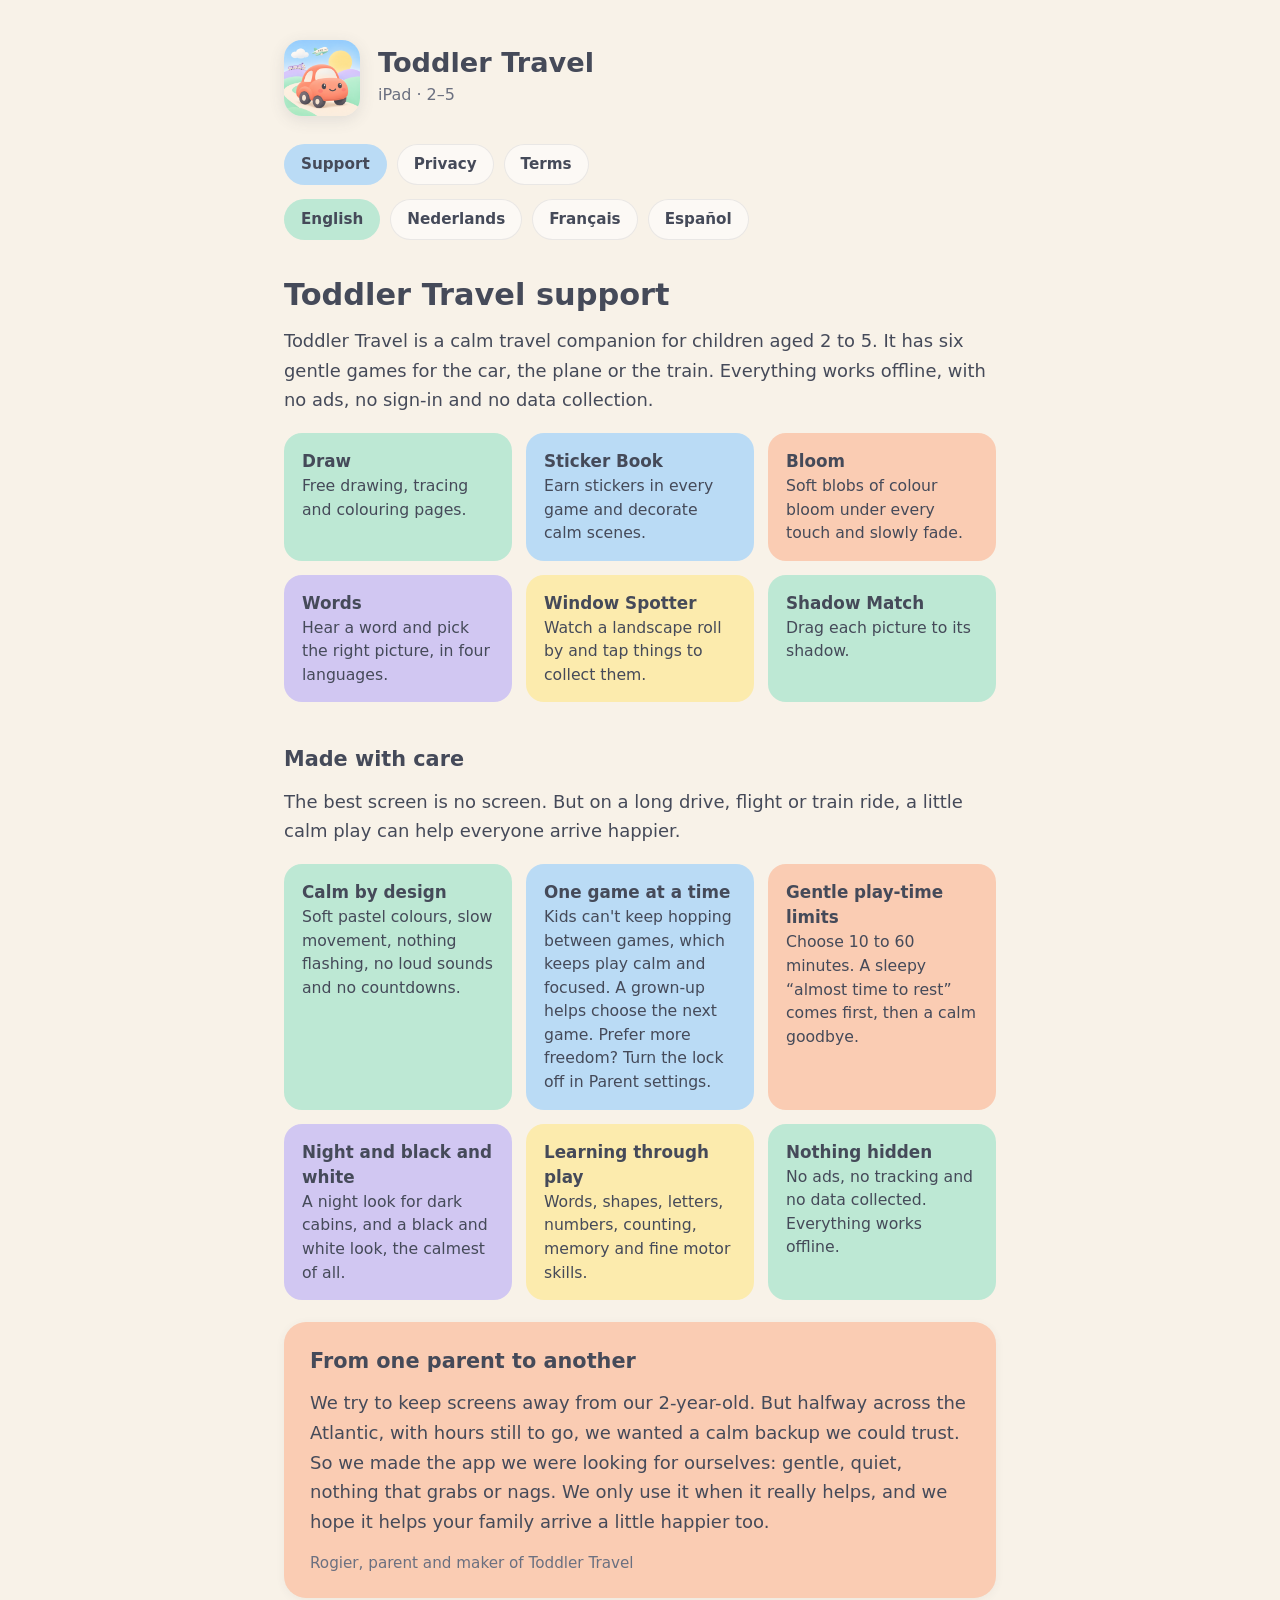
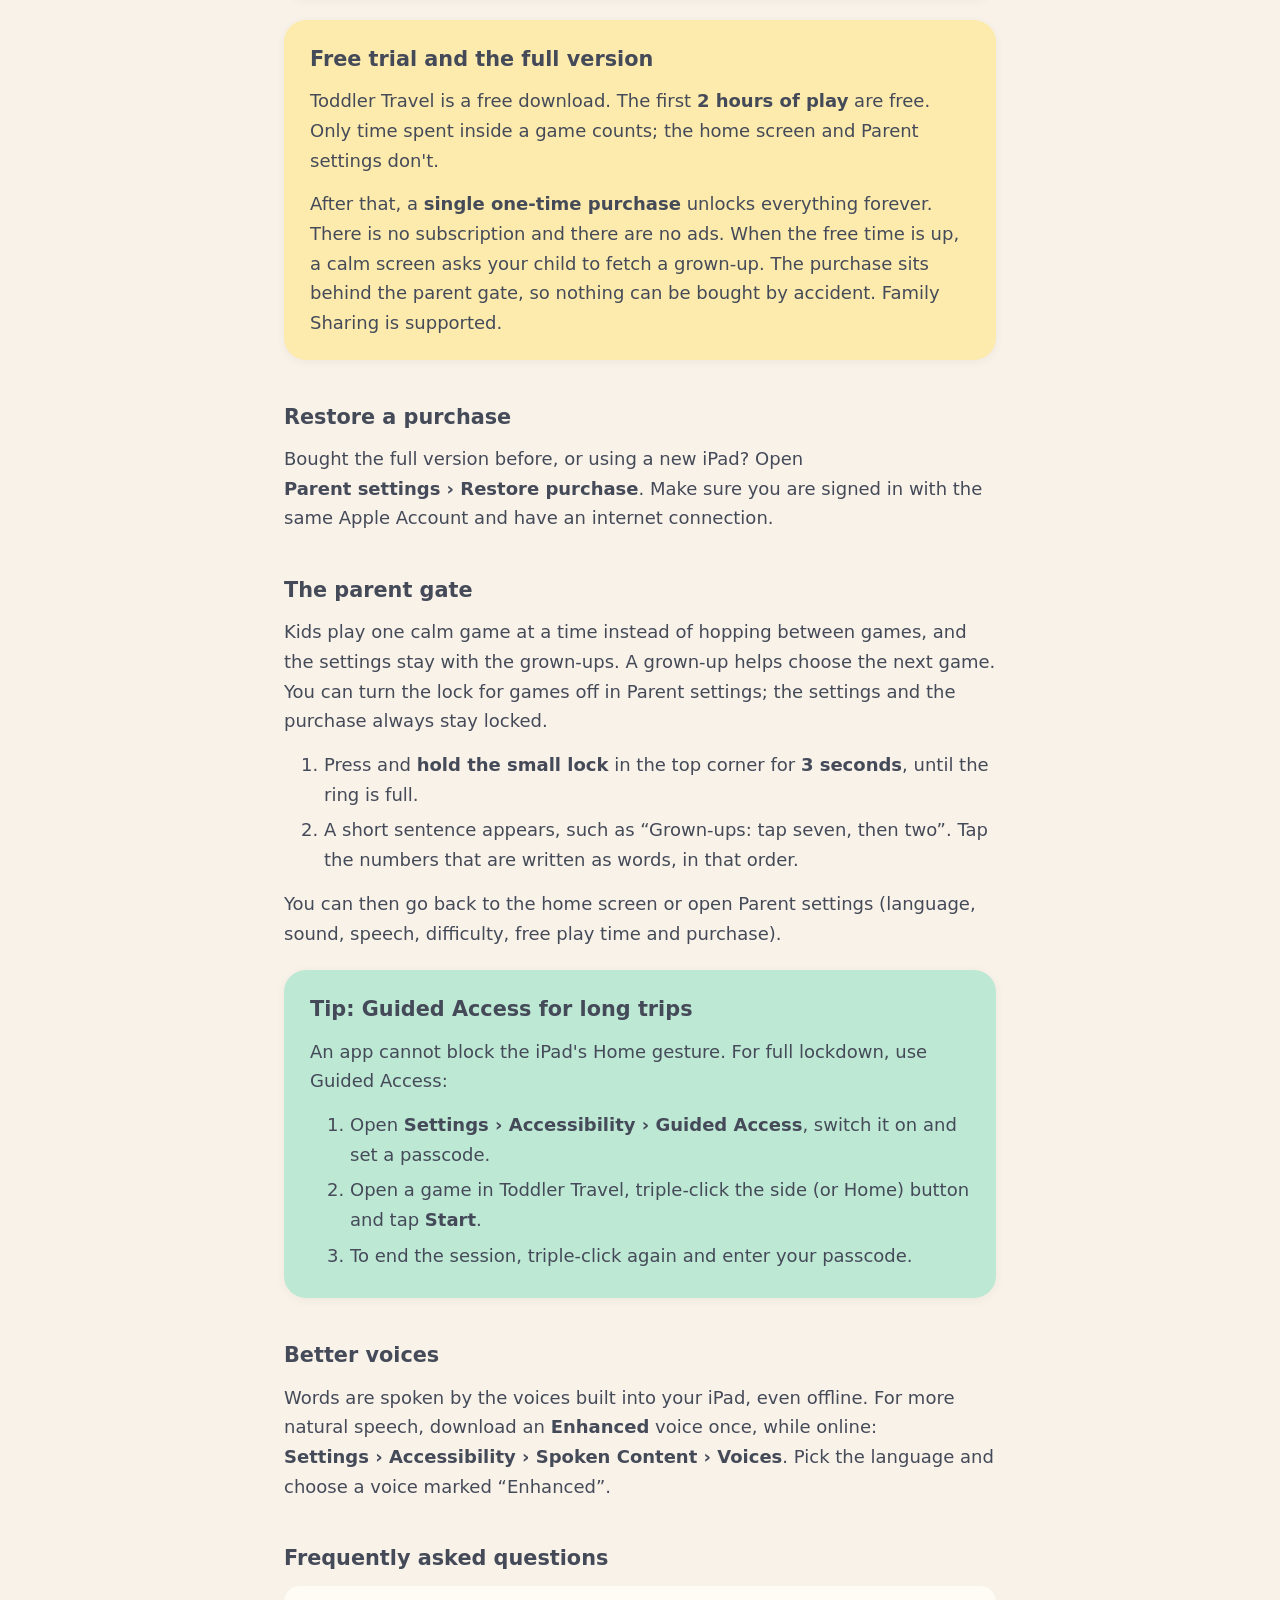
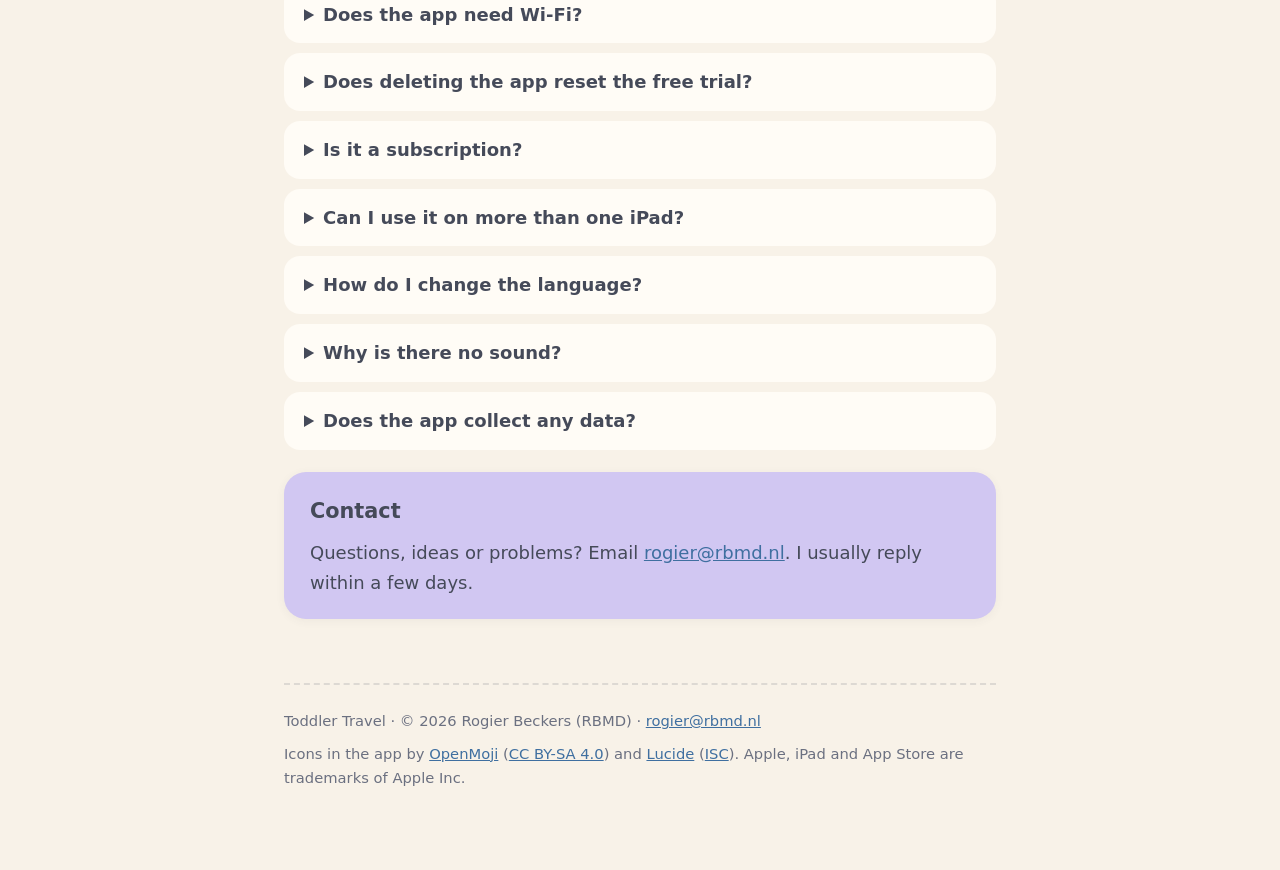
==== commit 72e02350: "Add a short note from the maker to the support page in EN, NL, FR and ES "From one parent to another" ====
--- a/index.html
+++ b/index.html
@@ -60,6 +60,12 @@
     <li><strong>Nothing hidden</strong>No ads, no tracking and no data collected. Everything works offline.</li>
   </ul>
 
+  <div class="card peach">
+    <h2>From one parent to another</h2>
+    <p>We try to keep screens away from our 2-year-old. But halfway across the Atlantic, with hours still to go, we wanted a calm backup we could trust. So we made the app we were looking for ourselves: gentle, quiet, nothing that grabs or nags. We only use it when it really helps, and we hope it helps your family arrive a little happier too.</p>
+    <p class="meta">Rogier, parent and maker of Toddler Travel</p>
+  </div>
+
   <div class="card butter">
     <h2>Free trial and the full version</h2>
     <p>Toddler Travel is a free download. The first <strong>2 hours of play</strong> are free. Only time spent inside a game counts; the home screen and Parent settings don't.</p>
@@ -130,6 +136,12 @@
     <li><strong>Niets verborgen</strong>Geen reclame, geen tracking en geen dataverzameling. Alles werkt offline.</li>
   </ul>
 
+  <div class="card peach">
+    <h2>Van ouder tot ouder</h2>
+    <p>We houden schermen zo veel mogelijk weg bij ons kind van 2. Maar halverwege de Atlantische Oceaan, met nog uren te gaan, wilden we een rustige achtervang waarop we konden vertrouwen. Dus maakten we zelf de app die we zochten: zacht, stil, niets dat trekt of zeurt. We gebruiken hem alleen als het echt helpt, en we hopen dat jouw gezin er ook wat vrolijker door aankomt.</p>
+    <p class="meta">Rogier, ouder en maker van Toddler Travel</p>
+  </div>
+
   <div class="card butter">
     <h2>Gratis proberen en de volledige versie</h2>
     <p>Toddler Travel is gratis te downloaden. De eerste <strong>2 uur speeltijd</strong> zijn gratis. Alleen tijd in een spelletje telt mee; het beginscherm en de instellingen voor ouders tellen niet.</p>
@@ -200,6 +212,12 @@
     <li><strong>Rien de caché</strong>Pas de publicité, pas de pistage, aucune donnée collectée. Tout fonctionne hors ligne.</li>
   </ul>
 
+  <div class="card peach">
+    <h2>D'un parent à l'autre</h2>
+    <p>Nous essayons de tenir les écrans loin de notre enfant de 2 ans. Mais au milieu de l'Atlantique, avec encore des heures de vol devant nous, nous voulions une solution de secours calme et fiable. Alors nous avons créé nous-mêmes l'app que nous cherchions : douce, silencieuse, rien qui accroche ni qui insiste. Nous ne l'utilisons que lorsqu'elle aide vraiment, et nous espérons qu'elle aidera aussi votre famille à arriver de meilleure humeur.</p>
+    <p class="meta">Rogier, parent et créateur de Toddler Travel</p>
+  </div>
+
   <div class="card butter">
     <h2>Essai gratuit et version complète</h2>
     <p>Toddler Travel se télécharge gratuitement. Les <strong>2 premières heures de jeu</strong> sont offertes. Seul le temps passé dans un jeu est décompté, pas l'écran d'accueil ni les réglages parents.</p>
@@ -270,6 +288,12 @@
     <li><strong>Nada oculto</strong>Sin anuncios, sin rastreo y sin recopilación de datos. Todo funciona sin conexión.</li>
   </ul>
 
+  <div class="card peach">
+    <h2>De padres a padres</h2>
+    <p>Intentamos mantener las pantallas lejos de nuestro hijo de 2 años. Pero a mitad del Atlántico, con horas aún por delante, queríamos un recurso tranquilo en el que confiar. Así que creamos nosotros mismos la app que buscábamos: suave, silenciosa, nada que atrape ni insista. Solo la usamos cuando de verdad ayuda, y esperamos que también ayude a tu familia a llegar un poco más contenta.</p>
+    <p class="meta">Rogier, padre y creador de Toddler Travel</p>
+  </div>
+
   <div class="card butter">
     <h2>Prueba gratis y versión completa</h2>
     <p>Toddler Travel se descarga gratis. Las <strong>primeras 2 horas de juego</strong> son gratis. Solo cuenta el tiempo dentro de un juego; la pantalla de inicio y los ajustes para padres no cuentan.</p>
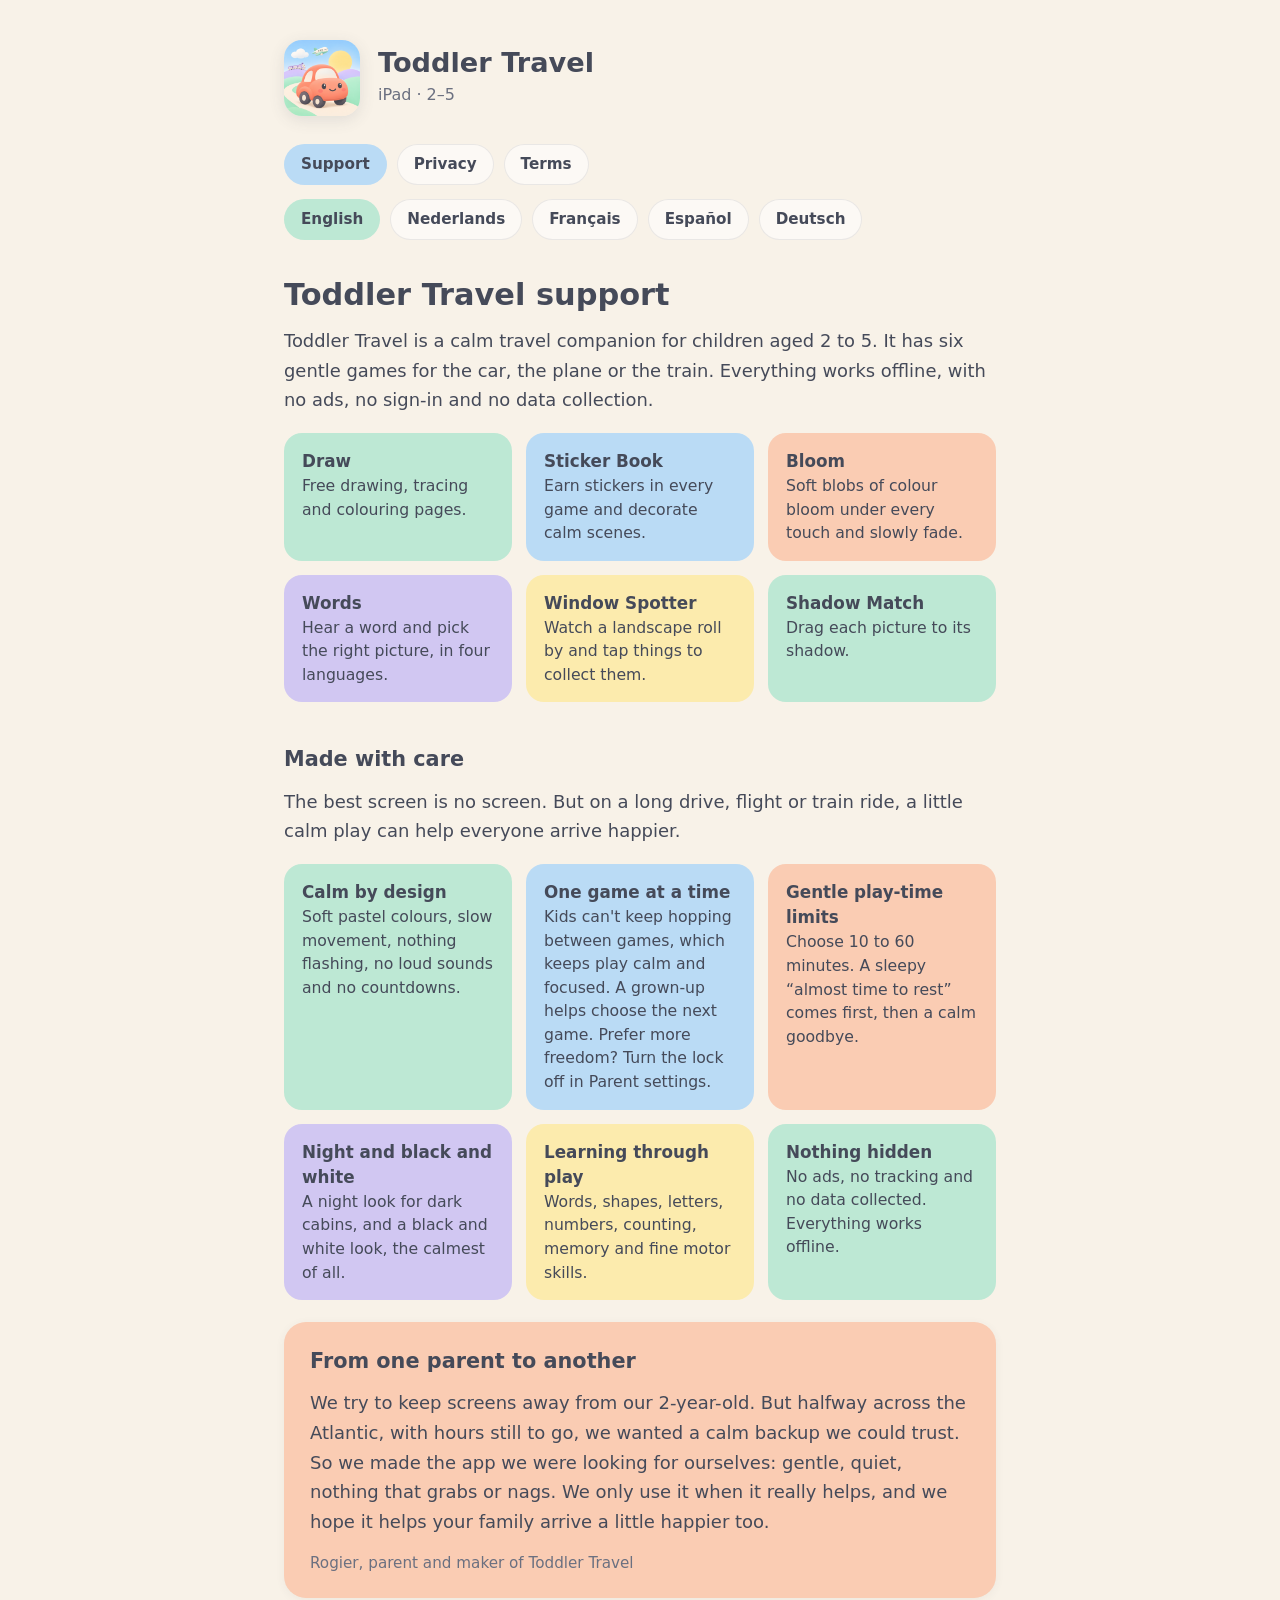
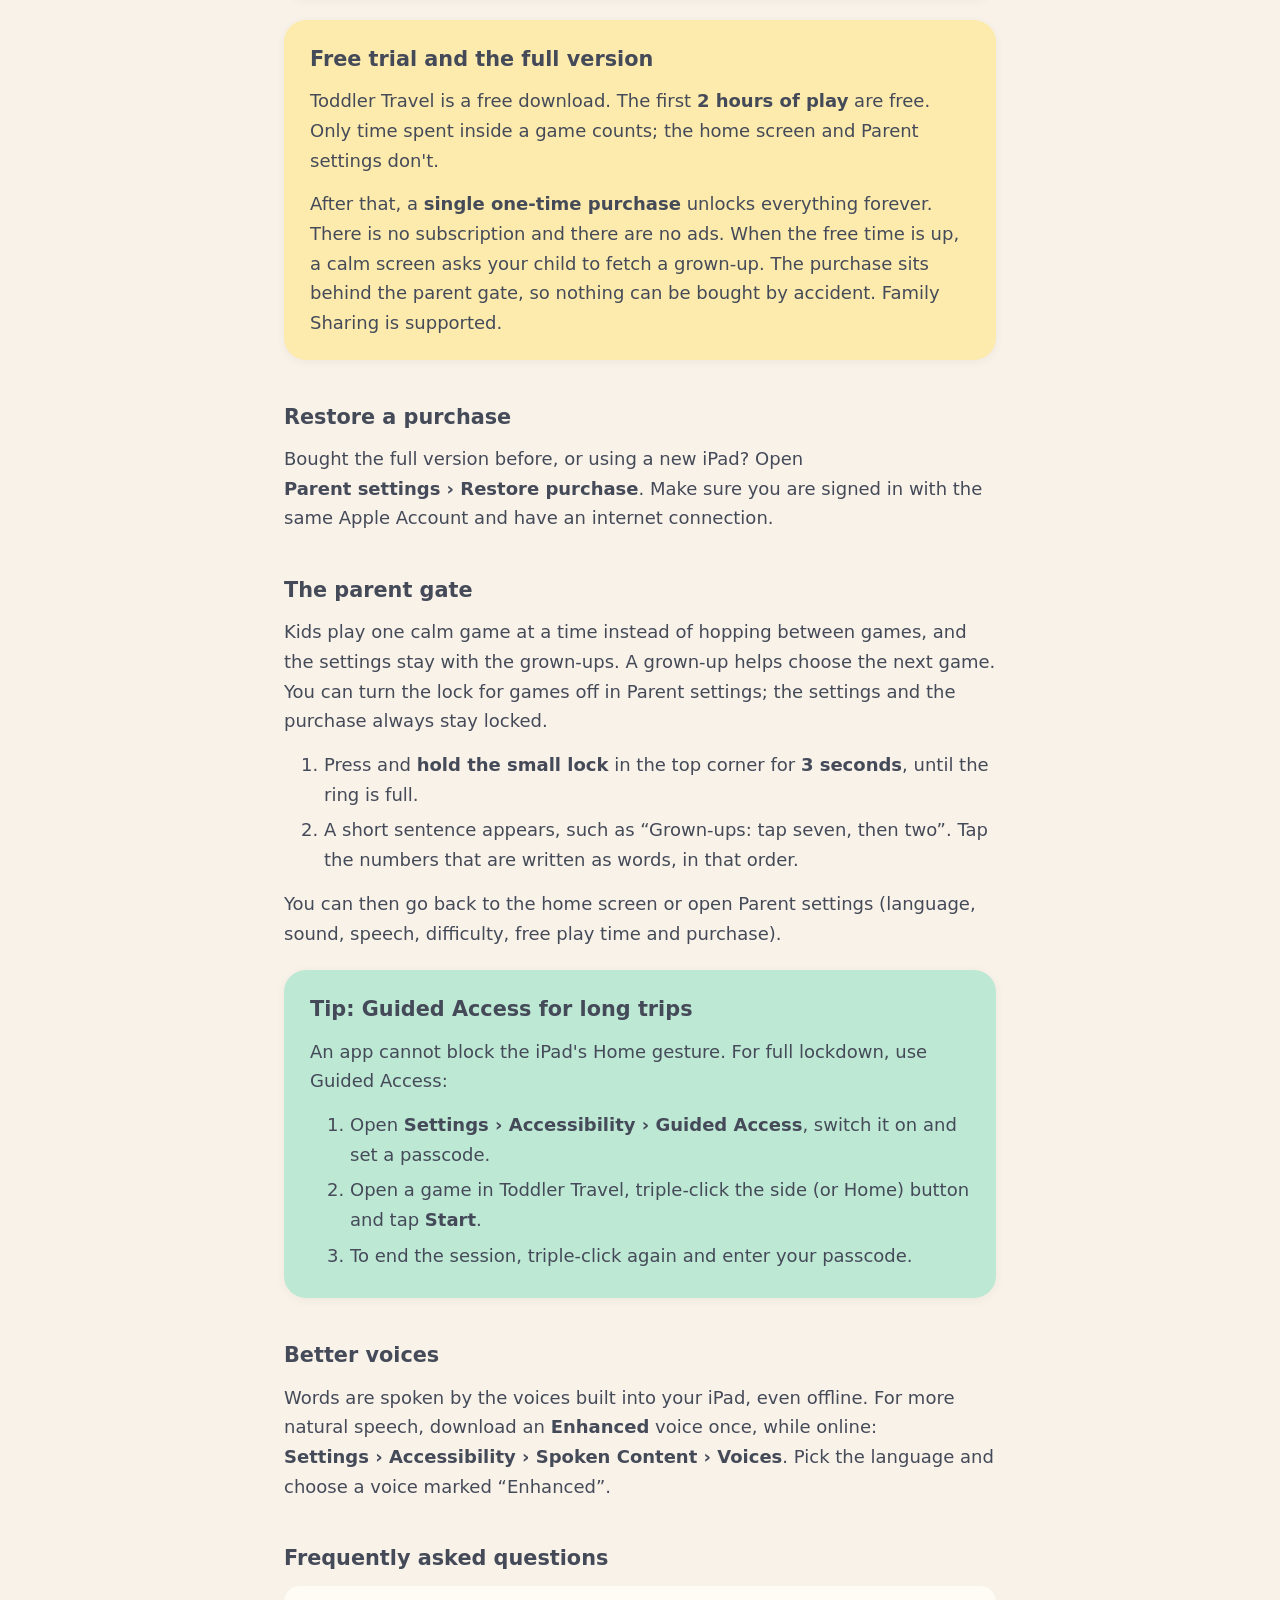
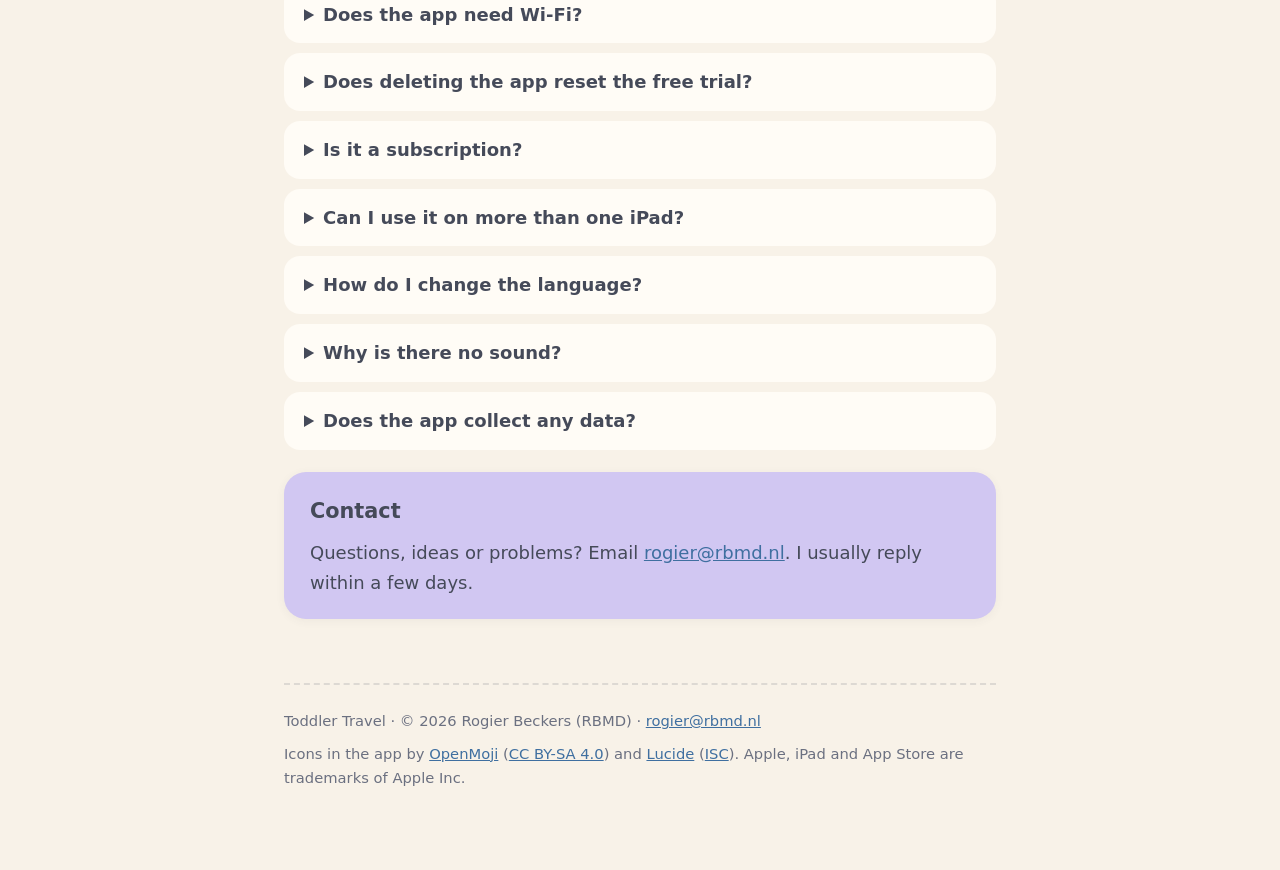
==== commit ef610edb: "Add German (Deutsch) to support site: home, privacy, terms and language switcher Co-Authored-By: Cla" ====
--- a/index.html
+++ b/index.html
@@ -31,6 +31,7 @@
   <a href="#nl" hreflang="nl">Nederlands</a>
   <a href="#fr" hreflang="fr">Français</a>
   <a href="#es" hreflang="es">Español</a>
+  <a href="#de" hreflang="de">Deutsch</a>
 </nav>
 
 <main>
@@ -339,6 +340,82 @@
   </div>
 </section>
 
+
+<!-- ============ DEUTSCH ============ -->
+<section class="lang" id="de" lang="de">
+  <h1>Hilfe zu Toddler Travel</h1>
+  <p class="lead">Toddler Travel ist ein ruhiger Reisebegleiter für Kinder von 2 bis 5 Jahren. Sechs sanfte Spiele für Auto, Flugzeug oder Zug. Alles funktioniert offline, ohne Werbung, ohne Anmeldung und ohne Datensammlung.</p>
+
+  <ul class="games">
+    <li><strong>Malen</strong>Freies Malen, Nachspuren und Ausmalbilder.</li>
+    <li><strong>Stickerbuch</strong>In jedem Spiel Sticker sammeln und ruhige Bilder damit verzieren.</li>
+    <li><strong>Farbtupfer</strong>Weiche Farbkleckse erblühen bei jeder Berührung und verblassen langsam.</li>
+    <li><strong>Wörter</strong>Ein Wort hören und das passende Bild wählen, in vier Sprachen.</li>
+    <li><strong>Fensterblick</strong>Eine Landschaft zieht vorbei, und Ihr Kind tippt Dinge an, um sie zu sammeln.</li>
+    <li><strong>Schattenspiel</strong>Jedes Bild zu seinem Schatten ziehen.</li>
+  </ul>
+
+  <h2>Mit Sorgfalt gemacht</h2>
+  <p>Der beste Bildschirm ist gar kein Bildschirm. Aber auf einer langen Autofahrt, einem Flug oder einer Zugreise kann ein wenig ruhiges Spielen dazu beitragen, dass alle entspannter ankommen.</p>
+  <ul class="games">
+    <li><strong>Ruhig gestaltet</strong>Sanfte Pastellfarben, langsame Bewegungen, nichts blinkt, keine lauten Geräusche und keine Countdowns.</li>
+    <li><strong>Ein Spiel nach dem anderen</strong>Kinder können nicht ständig zwischen den Spielen wechseln, so bleibt das Spielen ruhig und konzentriert. Ein Erwachsener hilft beim Auswählen des nächsten Spiels. Lieber mehr Freiheit? Schalten Sie die Sperre in den Elterneinstellungen aus.</li>
+    <li><strong>Sanfte Spielzeitgrenzen</strong>Wählen Sie 10 bis 60 Minuten. Zuerst kommt ein müdes „Bald ist Zeit zum Ausruhen“, danach ein ruhiger Abschied.</li>
+    <li><strong>Nacht und Schwarz-Weiß</strong>Eine Nachtansicht für dunkle Kabinen und eine Schwarz-Weiß-Ansicht, die ruhigste von allen.</li>
+    <li><strong>Spielend lernen</strong>Wörter, Formen, Buchstaben, Zahlen, Zählen, Gedächtnis und Feinmotorik.</li>
+    <li><strong>Nichts versteckt</strong>Keine Werbung, kein Tracking und keine Datensammlung. Alles funktioniert offline.</li>
+  </ul>
+
+  <div class="card peach">
+    <h2>Von Eltern für Eltern</h2>
+    <p>Wir versuchen, Bildschirme von unserem 2-jährigen Kind fernzuhalten. Aber mitten über dem Atlantik, mit noch Stunden vor uns, wollten wir eine ruhige Notlösung, der wir vertrauen können. Also haben wir die App, die wir gesucht haben, selbst gemacht: sanft, leise, nichts, das fesselt oder drängelt. Wir nutzen sie nur, wenn sie wirklich hilft, und hoffen, dass sie auch Ihrer Familie hilft, etwas entspannter anzukommen.</p>
+    <p class="meta">Rogier, Vater und Macher von Toddler Travel</p>
+  </div>
+
+  <div class="card butter">
+    <h2>Kostenlos testen und die Vollversion</h2>
+    <p>Toddler Travel ist ein kostenloser Download. Die ersten <strong>2 Stunden Spielzeit</strong> sind gratis. Nur die Zeit in einem Spiel zählt; der Startbildschirm und die Elterneinstellungen zählen nicht.</p>
+    <p>Danach schaltet ein <strong>einmaliger Kauf</strong> alles für immer frei. Es gibt kein Abo und keine Werbung. Ist die Gratiszeit vorbei, bittet ein ruhiger Bildschirm Ihr Kind, einen Erwachsenen zu holen. Der Kauf liegt hinter der Elternsperre, sodass nichts aus Versehen gekauft werden kann. Die Familienfreigabe wird unterstützt.</p>
+  </div>
+
+  <h2>Einen Kauf wiederherstellen</h2>
+  <p>Sie haben die Vollversion schon einmal gekauft oder nutzen ein neues iPad? Öffnen Sie <span class="path">Parent settings › Restore purchase</span> (Elterneinstellungen › Kauf wiederherstellen). Achten Sie darauf, mit demselben Apple Account angemeldet zu sein und eine Internetverbindung zu haben.</p>
+
+  <h2>Die Elternsperre</h2>
+  <p>Kinder spielen ein ruhiges Spiel nach dem anderen, statt ständig zu wechseln, und die Einstellungen bleiben bei den Erwachsenen. Ein Erwachsener hilft beim Auswählen des nächsten Spiels. Die Sperre für Spiele können Sie in den Elterneinstellungen ausschalten; die Einstellungen und der Kauf bleiben immer gesperrt.</p>
+  <ol>
+    <li><strong>Halten Sie das kleine Schloss</strong> in der oberen Ecke <strong>3 Sekunden</strong> gedrückt, bis der Ring voll ist.</li>
+    <li>Ein kurzer Satz erscheint, zum Beispiel „Erwachsene: tippt sieben, dann zwei“. Tippen Sie die als Wörter geschriebenen Zahlen in dieser Reihenfolge an.</li>
+  </ol>
+  <p>Danach können Sie zum Startbildschirm zurückkehren oder die Elterneinstellungen öffnen (Sprache, Ton, Sprachausgabe, Schwierigkeit, Gratisspielzeit und Kauf).</p>
+
+  <div class="card mint">
+    <h2>Tipp: Geführter Zugriff für lange Reisen</h2>
+    <p>Eine App kann die Home-Geste des iPad nicht blockieren. Für eine vollständige Sperre nutzen Sie den Geführten Zugriff:</p>
+    <ol>
+      <li>Öffnen Sie <span class="path">Einstellungen › Bedienungshilfen › Geführter Zugriff</span>, schalten Sie ihn ein und legen Sie einen Code fest.</li>
+      <li>Öffnen Sie ein Spiel in Toddler Travel, klicken Sie dreimal auf die Seitentaste (oder Home-Taste) und tippen Sie auf <strong>Starten</strong>.</li>
+      <li>Zum Beenden klicken Sie erneut dreimal und geben Ihren Code ein.</li>
+    </ol>
+  </div>
+
+  <h2>Schönere Stimmen</h2>
+  <p>Wörter werden von den im iPad integrierten Stimmen gesprochen, auch offline. Für eine natürlichere Aussprache laden Sie einmalig, mit Internetverbindung, eine <strong>erweiterte</strong> Stimme: <span class="path">Einstellungen › Bedienungshilfen › Gesprochene Inhalte › Stimmen</span>. Wählen Sie die Sprache und dann eine Stimme mit dem Zusatz „Erweitert“.</p>
+
+  <h2>Häufige Fragen</h2>
+  <details><summary>Braucht die App WLAN?</summary><p>Nein. Alle Spiele funktionieren komplett offline. Nur der Kauf oder das Wiederherstellen der Vollversion braucht eine Verbindung.</p></details>
+  <details><summary>Setzt das Löschen der App die Testphase zurück?</summary><p>Nein. Der Spielzeitzähler bleibt auf dem iPad gespeichert, sodass eine Neuinstallation keine zusätzliche Gratiszeit bringt.</p></details>
+  <details><summary>Ist das ein Abo?</summary><p>Nein. Es ist ein einmaliger Kauf, der alles für immer freischaltet. Es gibt keine Abos, keine Werbung und keine weiteren Käufe.</p></details>
+  <details><summary>Kann ich die App auf mehr als einem iPad nutzen?</summary><p>Ja. Melden Sie sich mit demselben Apple Account an und nutzen Sie auf jedem iPad „Restore purchase“ (Kauf wiederherstellen). Die Familienfreigabe wird ebenfalls unterstützt.</p></details>
+  <details><summary>Wie ändere ich die Sprache?</summary><p>Gehen Sie durch die Elternsperre, öffnen Sie die Elterneinstellungen und wählen Sie English, Nederlands, Français oder Español.</p></details>
+  <details><summary>Warum ist kein Ton zu hören?</summary><p>Sanfte Töne sind standardmäßig ausgeschaltet. Schalten Sie sie in den Elterneinstellungen ein. Gesprochene Wörter lassen sich getrennt ein- oder ausschalten. Prüfen Sie auch die Lautstärke des iPad.</p></details>
+  <details><summary>Sammelt die App Daten?</summary><p>Nein. Siehe die <a href="privacy.html#de">Datenschutzerklärung</a>.</p></details>
+
+  <div class="card lavender">
+    <h2>Kontakt</h2>
+    <p>Fragen, Ideen oder Probleme? Schreiben Sie an <a href="mailto:rogier@rbmd.nl?subject=Toddler%20Travel">rogier@rbmd.nl</a>. Ich antworte meist innerhalb weniger Tage.</p>
+  </div>
+</section>
 </main>
 
 <footer class="site">
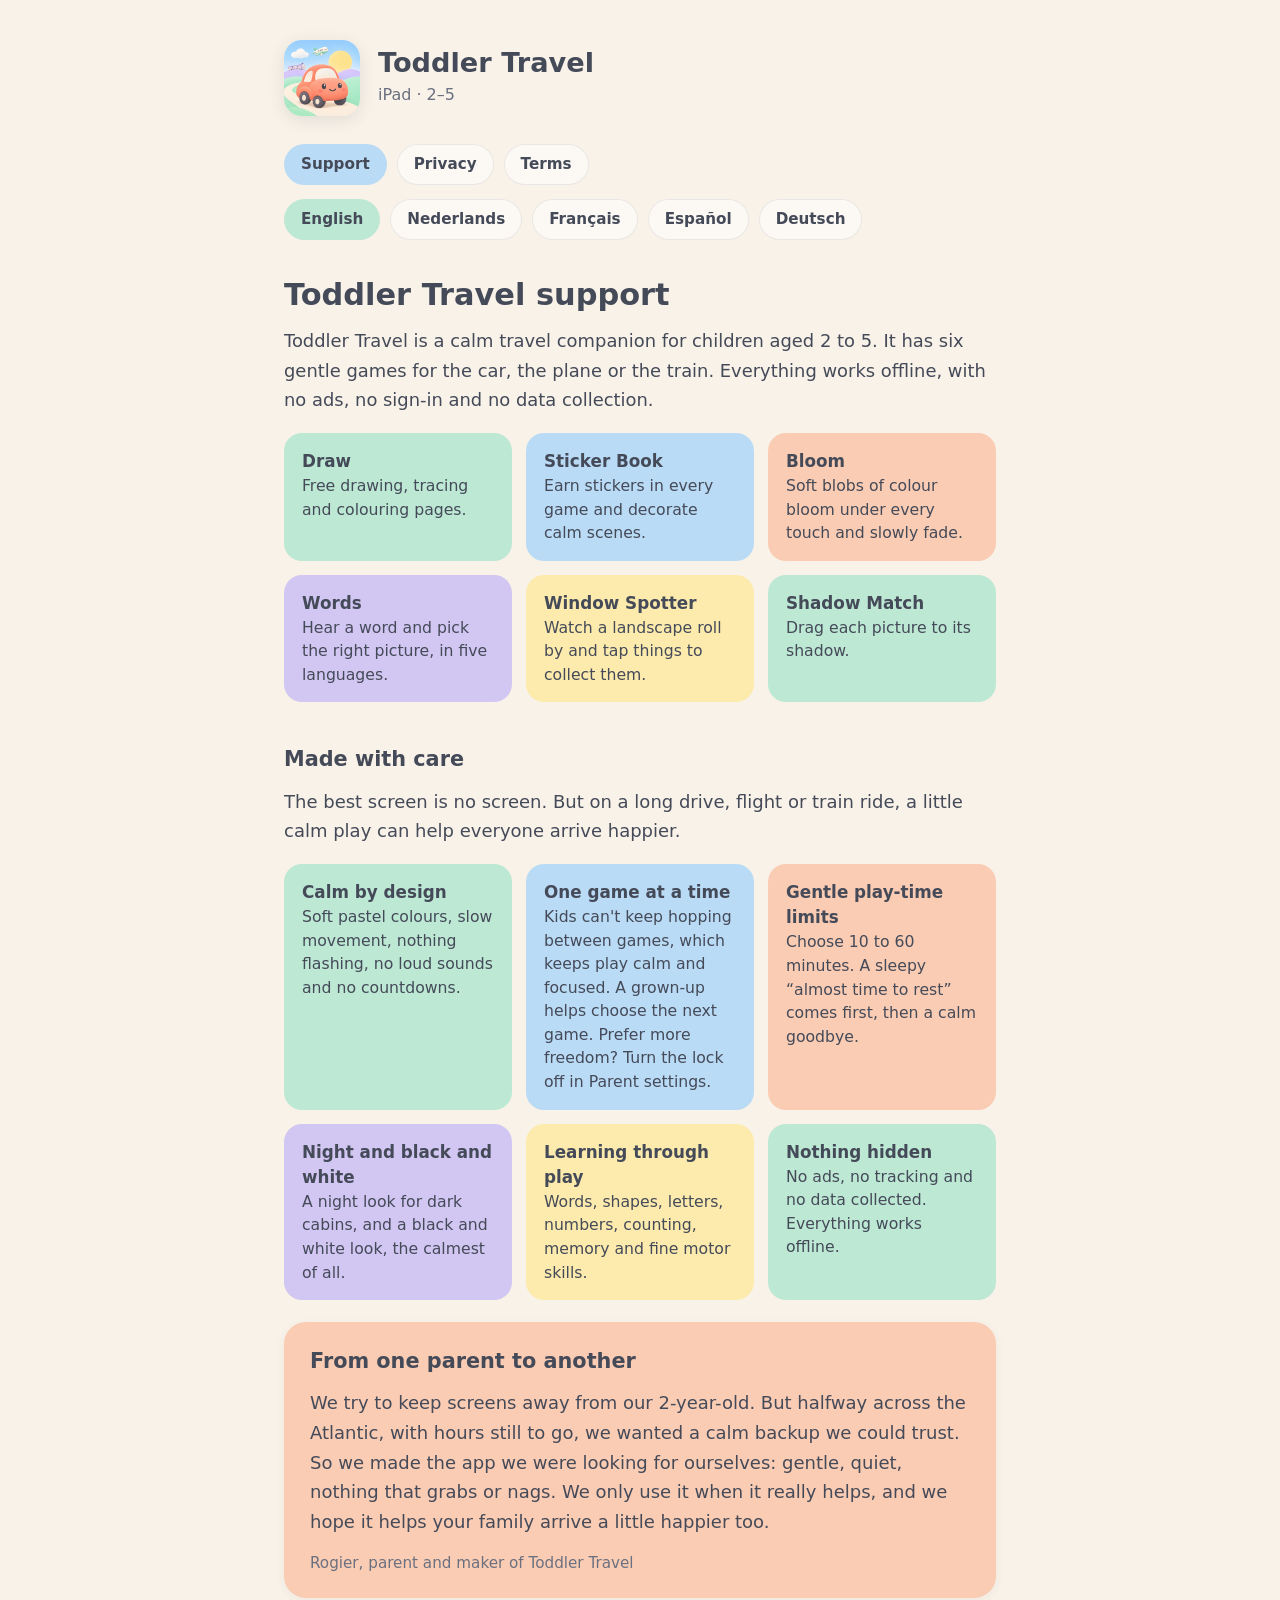
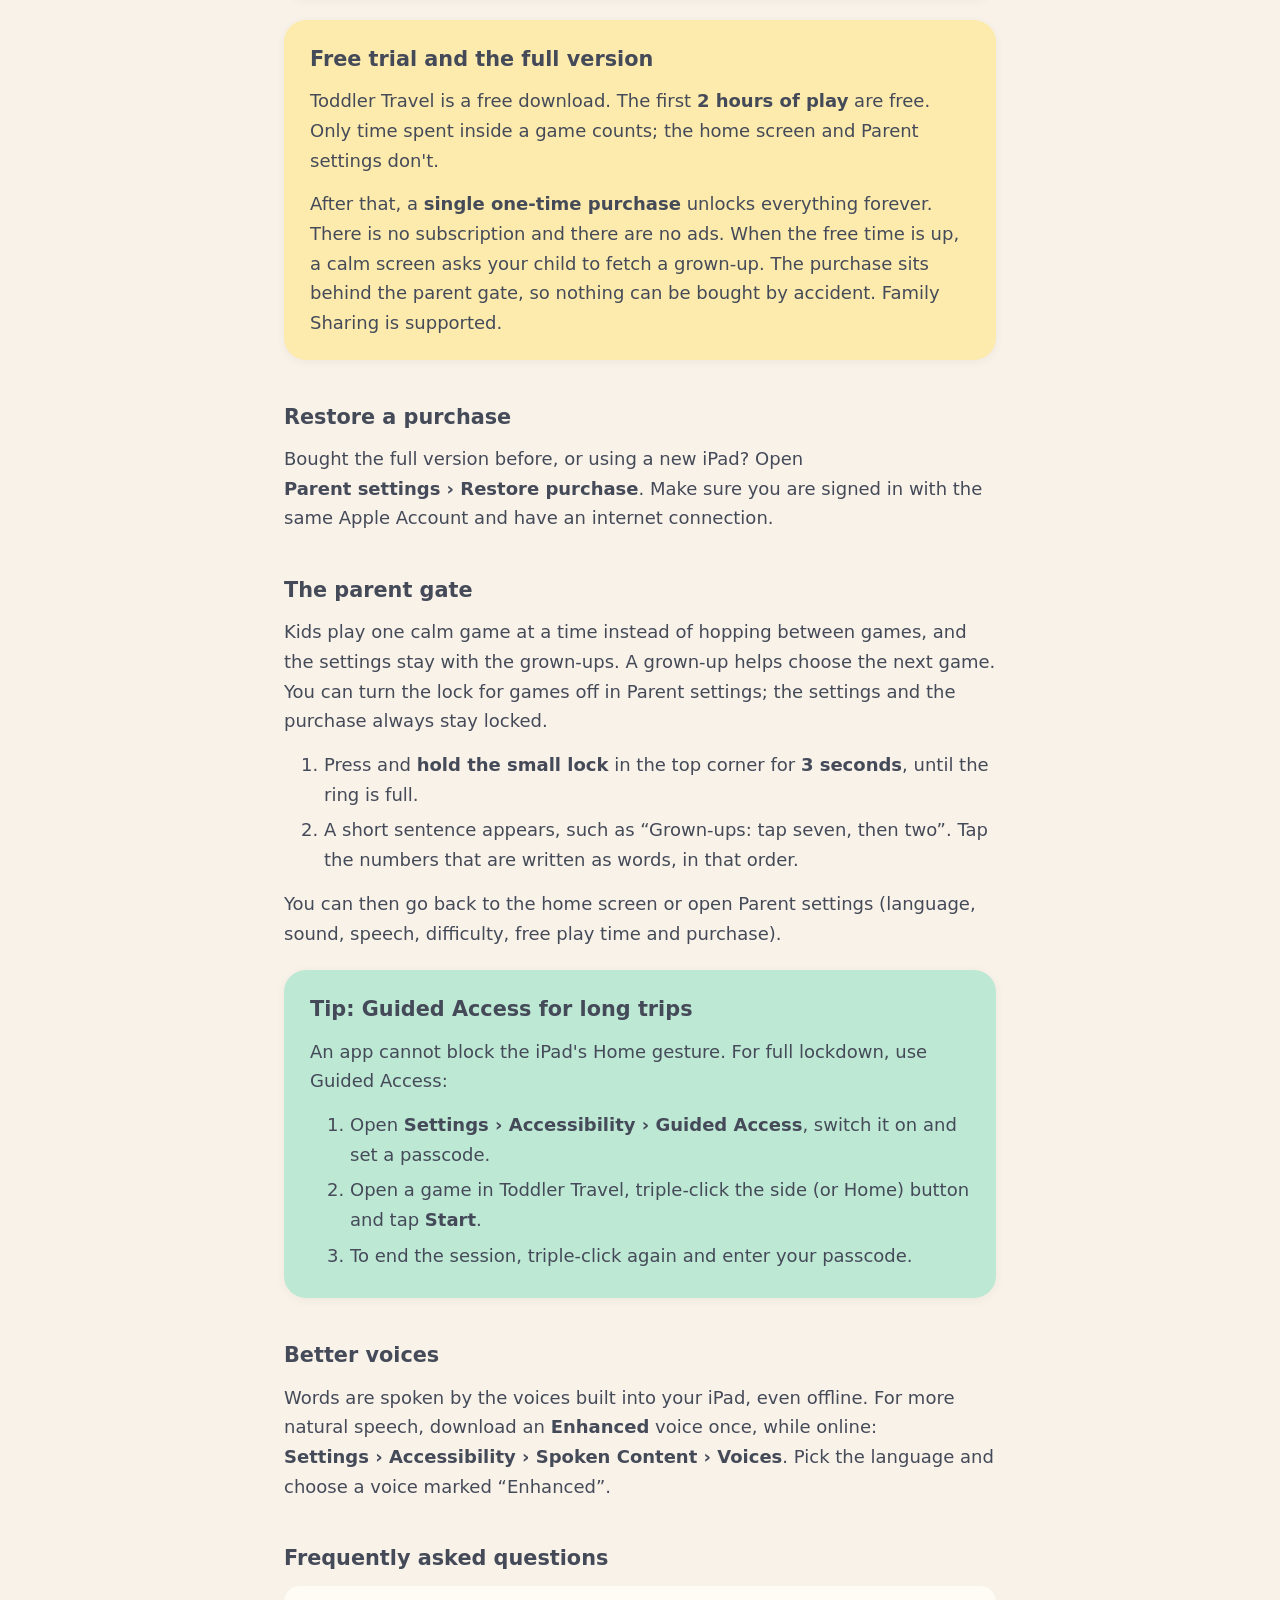
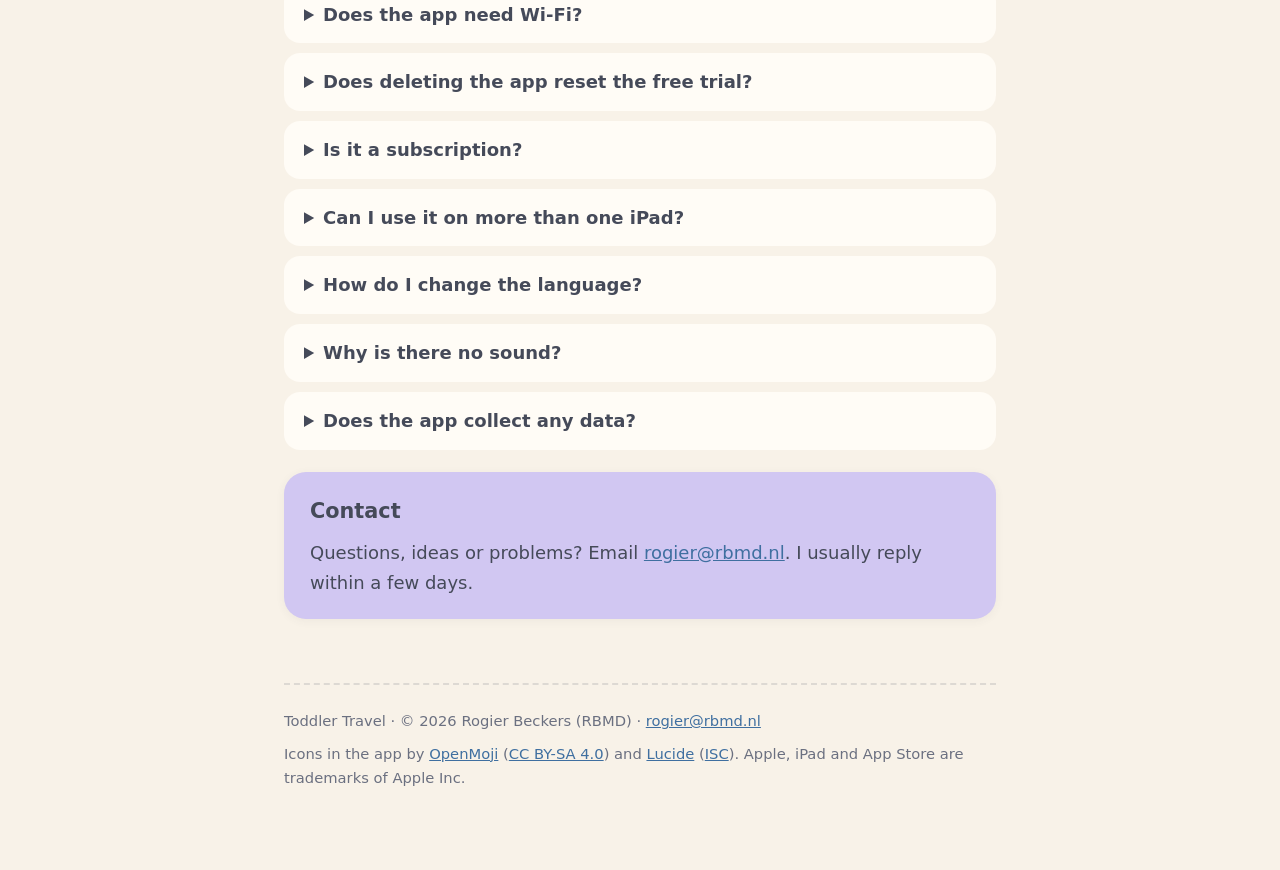
==== commit d7992840: "Support site: app now has five languages incl. Deutsch; use in-app German game names Co-Authored-By:" ====
--- a/index.html
+++ b/index.html
@@ -45,7 +45,7 @@
     <li><strong>Draw</strong>Free drawing, tracing and colouring pages.</li>
     <li><strong>Sticker Book</strong>Earn stickers in every game and decorate calm scenes.</li>
     <li><strong>Bloom</strong>Soft blobs of colour bloom under every touch and slowly fade.</li>
-    <li><strong>Words</strong>Hear a word and pick the right picture, in four languages.</li>
+    <li><strong>Words</strong>Hear a word and pick the right picture, in five languages.</li>
     <li><strong>Window Spotter</strong>Watch a landscape roll by and tap things to collect them.</li>
     <li><strong>Shadow Match</strong>Drag each picture to its shadow.</li>
   </ul>
@@ -102,7 +102,7 @@
   <details><summary>Does deleting the app reset the free trial?</summary><p>No. The play-time counter is kept on the iPad, so reinstalling the app does not give extra free time.</p></details>
   <details><summary>Is it a subscription?</summary><p>No. It is a single one-time purchase that unlocks everything forever. There are no subscriptions, no ads and no other purchases.</p></details>
   <details><summary>Can I use it on more than one iPad?</summary><p>Yes. Sign in with the same Apple Account and use Restore purchase on each iPad. Family Sharing is supported too.</p></details>
-  <details><summary>How do I change the language?</summary><p>Pass the parent gate, open Parent settings and choose English, Nederlands, Français or Español.</p></details>
+  <details><summary>How do I change the language?</summary><p>Pass the parent gate, open Parent settings and choose English, Nederlands, Français, Español or Deutsch.</p></details>
   <details><summary>Why is there no sound?</summary><p>Soft sounds are off by default. Turn them on in Parent settings. Spoken words can be switched on or off separately. Also check the iPad volume.</p></details>
   <details><summary>Does the app collect any data?</summary><p>No. See the <a href="privacy.html">privacy policy</a>.</p></details>
 
@@ -121,7 +121,7 @@
     <li><strong>Tekenen</strong>Vrij tekenen, overtrekken en kleurplaten.</li>
     <li><strong>Stickerboek</strong>Verdien stickers in elk spelletje en versier rustige plaatjes.</li>
     <li><strong>Kleurvlekjes</strong>Zachte kleurvlekken bloeien op bij elke aanraking en vervagen langzaam.</li>
-    <li><strong>Woordjes</strong>Hoor een woord en kies het juiste plaatje, in vier talen.</li>
+    <li><strong>Woordjes</strong>Hoor een woord en kies het juiste plaatje, in vijf talen.</li>
     <li><strong>Raampje</strong>Kijk naar een voorbijglijdend landschap en tik dingen aan om ze te verzamelen.</li>
     <li><strong>Schaduwen</strong>Sleep elk plaatje naar de juiste schaduw.</li>
   </ul>
@@ -178,7 +178,7 @@
   <details><summary>Begint de gratis tijd opnieuw als ik de app verwijder?</summary><p>Nee. De speeltijdteller blijft op de iPad bewaard, dus opnieuw installeren geeft geen extra gratis tijd.</p></details>
   <details><summary>Is het een abonnement?</summary><p>Nee. Het is één eenmalige aankoop die alles voor altijd ontgrendelt. Geen abonnementen, geen reclame en geen andere aankopen.</p></details>
   <details><summary>Kan ik de app op meer dan één iPad gebruiken?</summary><p>Ja. Log in met dezelfde Apple Account en gebruik op elke iPad Restore purchase. Delen met gezin werkt ook.</p></details>
-  <details><summary>Hoe verander ik de taal?</summary><p>Ga door de oudervergrendeling, open de instellingen en kies English, Nederlands, Français of Español.</p></details>
+  <details><summary>Hoe verander ik de taal?</summary><p>Ga door de oudervergrendeling, open de instellingen en kies English, Nederlands, Français, Español of Deutsch.</p></details>
   <details><summary>Waarom hoor ik geen geluid?</summary><p>Zachte geluidjes staan standaard uit. Zet ze aan in de instellingen. Gesproken woorden zet je apart aan of uit. Controleer ook het volume van de iPad.</p></details>
   <details><summary>Verzamelt de app gegevens?</summary><p>Nee. Lees het <a href="privacy.html#nl">privacybeleid</a>.</p></details>
 
@@ -197,7 +197,7 @@
     <li><strong>Dessiner</strong>Dessin libre, tracé et coloriages.</li>
     <li><strong>Album d'autocollants</strong>Gagnez des autocollants dans chaque jeu et décorez des scènes paisibles.</li>
     <li><strong>Couleurs</strong>De douces taches de couleur éclosent à chaque toucher puis s'effacent.</li>
-    <li><strong>Mots</strong>Écoutez un mot et choisissez la bonne image, en quatre langues.</li>
+    <li><strong>Mots</strong>Écoutez un mot et choisissez la bonne image, en cinq langues.</li>
     <li><strong>Fenêtre</strong>Regardez défiler un paysage et touchez ce que vous voyez pour le collectionner.</li>
     <li><strong>Ombres</strong>Faites glisser chaque image vers son ombre.</li>
   </ul>
@@ -254,7 +254,7 @@
   <details><summary>Supprimer l'app remet-il l'essai à zéro ?</summary><p>Non. Le compteur de temps de jeu reste sur l'iPad : réinstaller l'app ne donne pas de temps gratuit supplémentaire.</p></details>
   <details><summary>Est-ce un abonnement ?</summary><p>Non. C'est un achat unique qui débloque tout pour toujours. Pas d'abonnement, pas de publicité, aucun autre achat.</p></details>
   <details><summary>Puis-je l'utiliser sur plusieurs iPad ?</summary><p>Oui. Connectez-vous avec le même compte Apple et utilisez Restore purchase sur chaque iPad. Le partage familial fonctionne aussi.</p></details>
-  <details><summary>Comment changer de langue ?</summary><p>Passez le contrôle parental, ouvrez les réglages parents et choisissez English, Nederlands, Français ou Español.</p></details>
+  <details><summary>Comment changer de langue ?</summary><p>Passez le contrôle parental, ouvrez les réglages parents et choisissez English, Nederlands, Français, Español ou Deutsch.</p></details>
   <details><summary>Pourquoi n'y a-t-il pas de son ?</summary><p>Les sons doux sont désactivés par défaut. Activez-les dans les réglages parents. La voix s'active ou se désactive séparément. Vérifiez aussi le volume de l'iPad.</p></details>
   <details><summary>L'app collecte-t-elle des données ?</summary><p>Non. Consultez la <a href="privacy.html#fr">politique de confidentialité</a>.</p></details>
 
@@ -273,7 +273,7 @@
     <li><strong>Dibujar</strong>Dibujo libre, repasar formas y colorear.</li>
     <li><strong>Álbum de pegatinas</strong>Gana pegatinas en cada juego y decora escenas tranquilas.</li>
     <li><strong>Colores</strong>Suaves manchas de color florecen con cada toque y se desvanecen poco a poco.</li>
-    <li><strong>Palabras</strong>Escucha una palabra y elige la imagen correcta, en cuatro idiomas.</li>
+    <li><strong>Palabras</strong>Escucha una palabra y elige la imagen correcta, en cinco idiomas.</li>
     <li><strong>Ventana</strong>Mira pasar un paisaje y toca lo que veas para coleccionarlo.</li>
     <li><strong>Sombras</strong>Arrastra cada imagen a su sombra.</li>
   </ul>
@@ -330,7 +330,7 @@
   <details><summary>¿Borrar la app reinicia la prueba gratis?</summary><p>No. El contador de tiempo de juego se guarda en el iPad, así que reinstalar la app no da tiempo gratis extra.</p></details>
   <details><summary>¿Es una suscripción?</summary><p>No. Es una única compra que lo desbloquea todo para siempre. Sin suscripciones, sin anuncios y sin otras compras.</p></details>
   <details><summary>¿Puedo usarla en más de un iPad?</summary><p>Sí. Inicia sesión con la misma cuenta de Apple y usa Restore purchase en cada iPad. También funciona con En familia.</p></details>
-  <details><summary>¿Cómo cambio el idioma?</summary><p>Pasa el control parental, abre los ajustes para padres y elige English, Nederlands, Français o Español.</p></details>
+  <details><summary>¿Cómo cambio el idioma?</summary><p>Pasa el control parental, abre los ajustes para padres y elige English, Nederlands, Français, Español o Deutsch.</p></details>
   <details><summary>¿Por qué no hay sonido?</summary><p>Los sonidos suaves están desactivados por defecto. Actívalos en los ajustes para padres. La voz se activa o desactiva por separado. Comprueba también el volumen del iPad.</p></details>
   <details><summary>¿La app recopila datos?</summary><p>No. Consulta la <a href="privacy.html#es">política de privacidad</a>.</p></details>
 
@@ -348,11 +348,11 @@
 
   <ul class="games">
     <li><strong>Malen</strong>Freies Malen, Nachspuren und Ausmalbilder.</li>
-    <li><strong>Stickerbuch</strong>In jedem Spiel Sticker sammeln und ruhige Bilder damit verzieren.</li>
-    <li><strong>Farbtupfer</strong>Weiche Farbkleckse erblühen bei jeder Berührung und verblassen langsam.</li>
-    <li><strong>Wörter</strong>Ein Wort hören und das passende Bild wählen, in vier Sprachen.</li>
-    <li><strong>Fensterblick</strong>Eine Landschaft zieht vorbei, und Ihr Kind tippt Dinge an, um sie zu sammeln.</li>
-    <li><strong>Schattenspiel</strong>Jedes Bild zu seinem Schatten ziehen.</li>
+    <li><strong>Sticker</strong>In jedem Spiel Sticker sammeln und ruhige Bilder damit verzieren.</li>
+    <li><strong>Farbkleckse</strong>Weiche Farbtupfer erblühen bei jeder Berührung und verblassen langsam.</li>
+    <li><strong>Wörter</strong>Ein Wort hören und das passende Bild wählen, in fünf Sprachen.</li>
+    <li><strong>Fenster</strong>Eine Landschaft zieht vorbei, und Ihr Kind tippt Dinge an, um sie zu sammeln.</li>
+    <li><strong>Schatten</strong>Jedes Bild zu seinem Schatten ziehen.</li>
   </ul>
 
   <h2>Mit Sorgfalt gemacht</h2>
@@ -379,7 +379,7 @@
   </div>
 
   <h2>Einen Kauf wiederherstellen</h2>
-  <p>Sie haben die Vollversion schon einmal gekauft oder nutzen ein neues iPad? Öffnen Sie <span class="path">Parent settings › Restore purchase</span> (Elterneinstellungen › Kauf wiederherstellen). Achten Sie darauf, mit demselben Apple Account angemeldet zu sein und eine Internetverbindung zu haben.</p>
+  <p>Sie haben die Vollversion schon einmal gekauft oder nutzen ein neues iPad? Öffnen Sie <span class="path">Elterneinstellungen › Restore purchase</span> (Kauf wiederherstellen). Achten Sie darauf, mit demselben Apple Account angemeldet zu sein und eine Internetverbindung zu haben.</p>
 
   <h2>Die Elternsperre</h2>
   <p>Kinder spielen ein ruhiges Spiel nach dem anderen, statt ständig zu wechseln, und die Einstellungen bleiben bei den Erwachsenen. Ein Erwachsener hilft beim Auswählen des nächsten Spiels. Die Sperre für Spiele können Sie in den Elterneinstellungen ausschalten; die Einstellungen und der Kauf bleiben immer gesperrt.</p>
@@ -407,7 +407,7 @@
   <details><summary>Setzt das Löschen der App die Testphase zurück?</summary><p>Nein. Der Spielzeitzähler bleibt auf dem iPad gespeichert, sodass eine Neuinstallation keine zusätzliche Gratiszeit bringt.</p></details>
   <details><summary>Ist das ein Abo?</summary><p>Nein. Es ist ein einmaliger Kauf, der alles für immer freischaltet. Es gibt keine Abos, keine Werbung und keine weiteren Käufe.</p></details>
   <details><summary>Kann ich die App auf mehr als einem iPad nutzen?</summary><p>Ja. Melden Sie sich mit demselben Apple Account an und nutzen Sie auf jedem iPad „Restore purchase“ (Kauf wiederherstellen). Die Familienfreigabe wird ebenfalls unterstützt.</p></details>
-  <details><summary>Wie ändere ich die Sprache?</summary><p>Gehen Sie durch die Elternsperre, öffnen Sie die Elterneinstellungen und wählen Sie English, Nederlands, Français oder Español.</p></details>
+  <details><summary>Wie ändere ich die Sprache?</summary><p>Gehen Sie durch die Elternsperre, öffnen Sie die Elterneinstellungen und wählen Sie English, Nederlands, Français, Español oder Deutsch.</p></details>
   <details><summary>Warum ist kein Ton zu hören?</summary><p>Sanfte Töne sind standardmäßig ausgeschaltet. Schalten Sie sie in den Elterneinstellungen ein. Gesprochene Wörter lassen sich getrennt ein- oder ausschalten. Prüfen Sie auch die Lautstärke des iPad.</p></details>
   <details><summary>Sammelt die App Daten?</summary><p>Nein. Siehe die <a href="privacy.html#de">Datenschutzerklärung</a>.</p></details>
 
